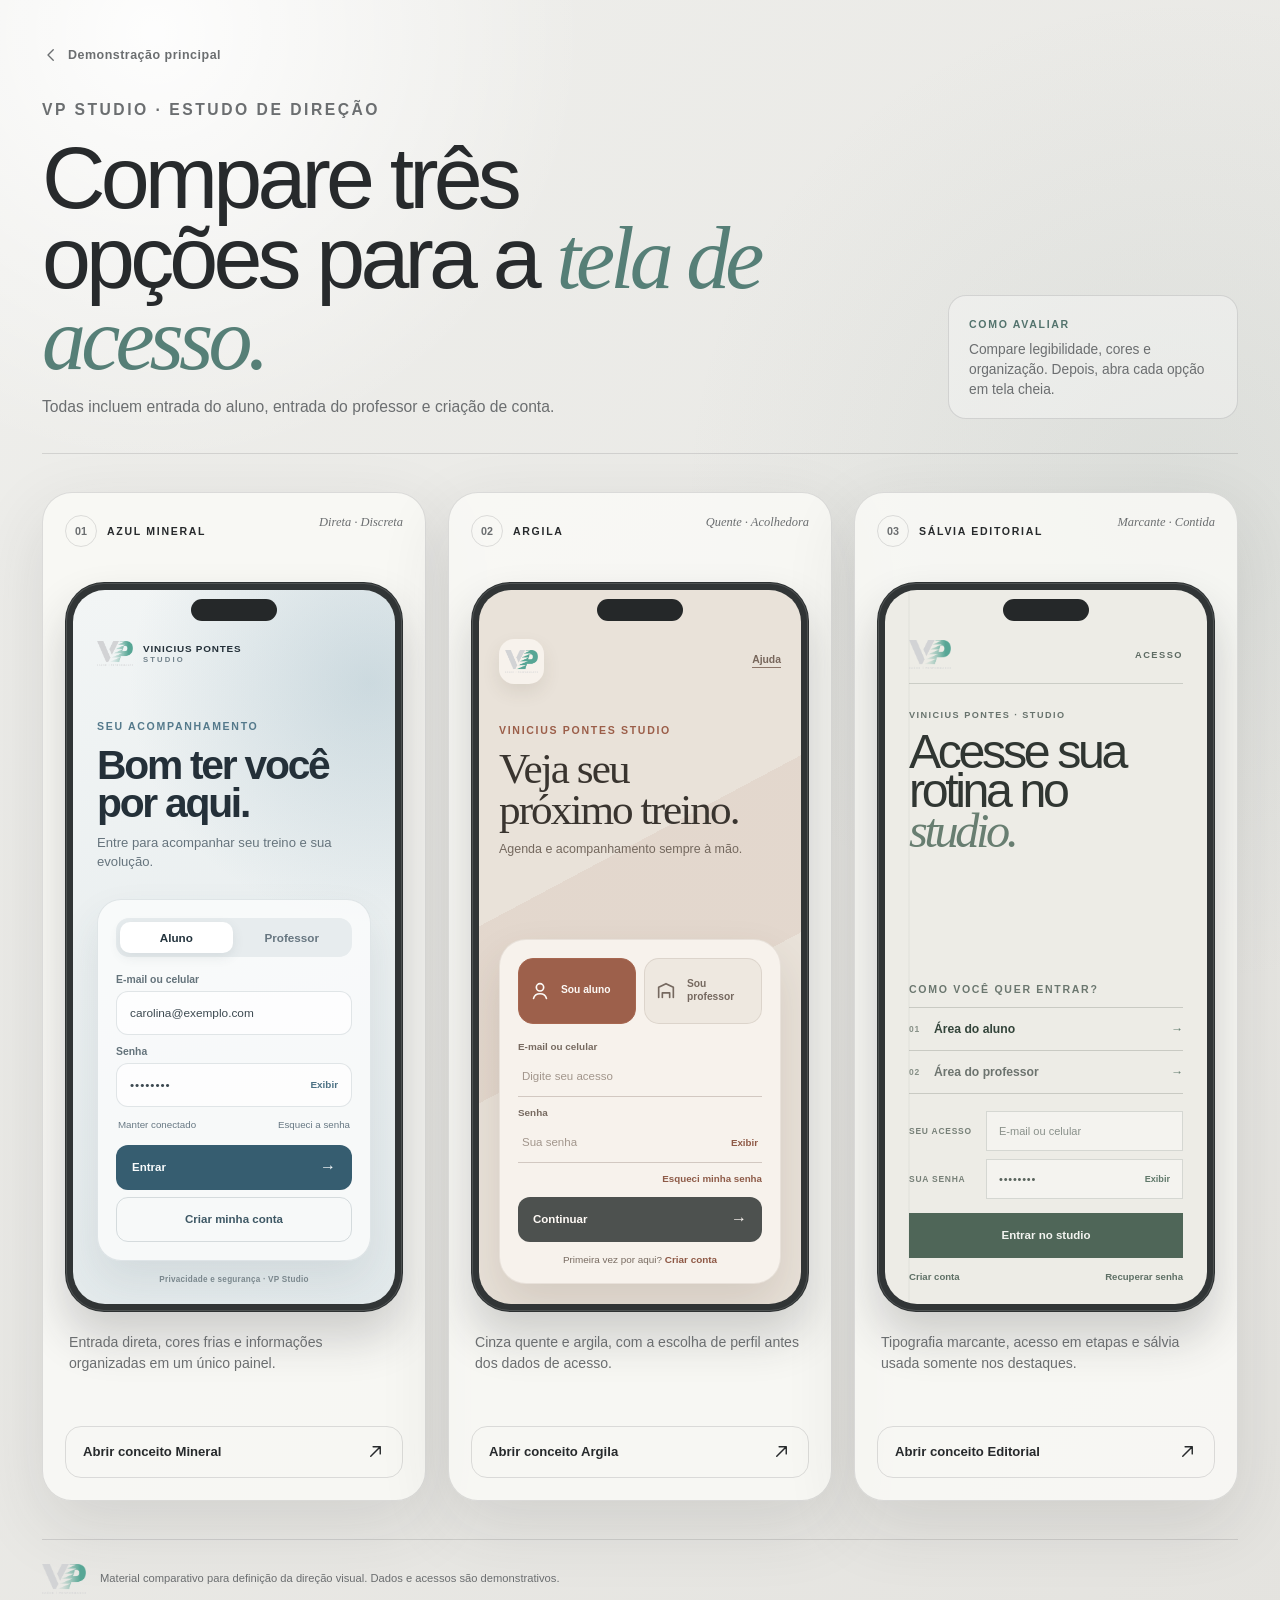
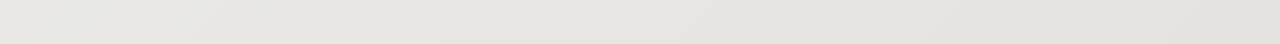
==== login-options.html @ a53270fe "Publicar demonstração VP Studio" ====
<!doctype html>
<html lang="pt-BR">
  <head>
    <meta charset="UTF-8" />
    <meta name="viewport" content="width=device-width, initial-scale=1.0" />
    <meta
      name="description"
      content="Três direções alternativas para a tela de acesso do aplicativo VP Studio."
    />
    <title>VP Studio | Alternativas de acesso</title>
    <script>
      document.documentElement.dataset.theme =
        localStorage.getItem("vp-studio-theme") ||
        (matchMedia("(prefers-color-scheme: dark)").matches ? "dark" : "light");
    </script>
    <link rel="stylesheet" href="login-options.css" />
  </head>
  <body>
    <main class="concept-page">
      <header class="concept-header">
        <a class="back-link" href="index.html" aria-label="Voltar à demonstração principal">
          <svg viewBox="0 0 24 24" aria-hidden="true">
            <path d="m15 5-7 7 7 7" />
          </svg>
          Demonstração principal
        </a>

        <div class="concept-heading">
          <p class="kicker">VP STUDIO · ESTUDO DE DIREÇÃO</p>
          <h1>Compare três opções para a <em>tela de acesso.</em></h1>
          <p>Todas incluem entrada do aluno, entrada do professor e criação de conta.</p>
        </div>

        <aside class="review-note">
          <span>COMO AVALIAR</span>
          <p>Compare legibilidade, cores e organização. Depois, abra cada opção em tela cheia.</p>
        </aside>
      </header>

      <section class="concept-grid" aria-label="Alternativas para a tela de login">
        <article class="concept-card concept-card--mineral">
          <header class="concept-card__header">
            <div>
              <span class="concept-number">01</span>
              <p>AZUL MINERAL</p>
            </div>
            <span class="concept-tone">Direta · Discreta</span>
          </header>

          <div class="phone-frame">
            <section class="login-preview login-preview--mineral" aria-label="Prévia do conceito Azul Mineral">
              <header class="mineral-brand">
                <img src="assets/brand/vp-logo-gradient.png" alt="VP Studio" />
                <span><strong>VINICIUS PONTES</strong><small>STUDIO</small></span>
              </header>

              <div class="mineral-intro">
                <span class="screen-label">SEU ACOMPANHAMENTO</span>
                <h2>Bom ter você<br />por aqui.</h2>
                <p>Entre para acompanhar seu treino e sua evolução.</p>
              </div>

              <div class="mineral-form">
                <div class="role-segment" aria-label="Tipo de acesso">
                  <span class="is-active">Aluno</span>
                  <span>Professor</span>
                </div>

                <label class="preview-field">
                  <span>E-mail ou celular</span>
                  <span class="input-surface">carolina@exemplo.com</span>
                </label>
                <label class="preview-field">
                  <span>Senha</span>
                  <span class="input-surface input-surface--password">•••••••• <b>Exibir</b></span>
                </label>

                <div class="form-assist">
                  <span>Manter conectado</span>
                  <span>Esqueci a senha</span>
                </div>

                <span class="preview-primary">Entrar <b aria-hidden="true">→</b></span>
                <span class="preview-secondary">Criar minha conta</span>
              </div>

              <footer class="preview-footer">Privacidade e segurança · VP Studio</footer>
            </section>
          </div>

          <p class="concept-description">Entrada direta, cores frias e informações organizadas em um único painel.</p>
          <a class="open-concept" href="index.html?experience=mineral">
            Abrir conceito Mineral
            <svg viewBox="0 0 24 24" aria-hidden="true"><path d="M6 18 18 6M9 6h9v9" /></svg>
          </a>
        </article>

        <article class="concept-card concept-card--terracota">
          <header class="concept-card__header">
            <div>
              <span class="concept-number">02</span>
              <p>ARGILA</p>
            </div>
            <span class="concept-tone">Quente · Acolhedora</span>
          </header>

          <div class="phone-frame">
            <section class="login-preview login-preview--terracota" aria-label="Prévia do conceito Argila">
              <header class="clay-topbar">
                <span class="clay-mark"><img src="assets/brand/vp-logo.png" alt="VP Studio" /></span>
                <span class="clay-support">Ajuda</span>
              </header>

              <div class="clay-message">
                <span class="screen-label">VINICIUS PONTES STUDIO</span>
                <h2>Veja seu<br />próximo treino.</h2>
                <p>Agenda e acompanhamento sempre à mão.</p>
              </div>

              <div class="clay-panel">
                <div class="role-cards" aria-label="Tipo de acesso">
                  <span class="role-card is-active">
                    <svg viewBox="0 0 24 24" aria-hidden="true"><path d="M12 12a4 4 0 1 0 0-8 4 4 0 0 0 0 8ZM5 20c.8-3.3 3.2-5 7-5s6.2 1.7 7 5" /></svg>
                    <b>Sou aluno</b>
                  </span>
                  <span class="role-card">
                    <svg viewBox="0 0 24 24" aria-hidden="true"><path d="M4 19V8l8-4 8 4v11M8 19v-5h8v5" /></svg>
                    <b>Sou professor</b>
                  </span>
                </div>

                <label class="clay-field">
                  <span>E-mail ou celular</span>
                  <span class="clay-input">Digite seu acesso</span>
                </label>
                <label class="clay-field">
                  <span>Senha</span>
                  <span class="clay-input clay-input--password">Sua senha <b>Exibir</b></span>
                </label>

                <span class="clay-forgot">Esqueci minha senha</span>
                <span class="clay-primary">Continuar <b aria-hidden="true">→</b></span>

                <p class="clay-account">Primeira vez por aqui? <strong>Criar conta</strong></p>
              </div>
            </section>
          </div>

          <p class="concept-description">Cinza quente e argila, com a escolha de perfil antes dos dados de acesso.</p>
          <a class="open-concept" href="index.html?experience=terracota">
            Abrir conceito Argila
            <svg viewBox="0 0 24 24" aria-hidden="true"><path d="M6 18 18 6M9 6h9v9" /></svg>
          </a>
        </article>

        <article class="concept-card concept-card--editorial">
          <header class="concept-card__header">
            <div>
              <span class="concept-number">03</span>
              <p>SÁLVIA EDITORIAL</p>
            </div>
            <span class="concept-tone">Marcante · Contida</span>
          </header>

          <div class="phone-frame">
            <section class="login-preview login-preview--editorial" aria-label="Prévia do conceito Sálvia Editorial">
              <header class="editorial-top">
                <img src="assets/brand/vp-logo-gradient.png" alt="VP Studio" />
                <span>ACESSO</span>
              </header>

              <div class="editorial-title">
                <p>VINICIUS PONTES · STUDIO</p>
                <h2>Acesse sua<br />rotina no<br /><em>studio.</em></h2>
              </div>

              <div class="editorial-access">
                <span class="editorial-label">COMO VOCÊ QUER ENTRAR?</span>
                <div class="editorial-roles" aria-label="Tipo de acesso">
                  <span class="is-active"><b>01</b> Área do aluno <i>→</i></span>
                  <span><b>02</b> Área do professor <i>→</i></span>
                </div>

                <label class="editorial-field">
                  <span>SEU ACESSO</span>
                  <span class="editorial-input">E-mail ou celular</span>
                </label>
                <label class="editorial-field">
                  <span>SUA SENHA</span>
                  <span class="editorial-input editorial-input--password">•••••••• <b>Exibir</b></span>
                </label>

                <span class="editorial-primary">Entrar no studio</span>
                <div class="editorial-links">
                  <span>Criar conta</span>
                  <span>Recuperar senha</span>
                </div>
              </div>
            </section>
          </div>

          <p class="concept-description">Tipografia marcante, acesso em etapas e sálvia usada somente nos destaques.</p>
          <a class="open-concept" href="index.html?experience=editorial">
            Abrir conceito Editorial
            <svg viewBox="0 0 24 24" aria-hidden="true"><path d="M6 18 18 6M9 6h9v9" /></svg>
          </a>
        </article>
      </section>

      <footer class="page-footer">
        <img src="assets/brand/vp-logo-gradient.png" alt="" />
        <p>Material comparativo para definição da direção visual. Dados e acessos são demonstrativos.</p>
      </footer>
    </main>
  </body>
</html>
---- login-options.css ----
:root {
  color-scheme: light dark;
  --page-bg: #e9e8e4;
  --page-ink: #272a2c;
  --page-muted: #6b6e70;
  --page-line: rgba(43, 47, 49, 0.14);
  --page-surface: rgba(250, 250, 247, 0.82);
  --page-shadow: 0 24px 70px rgba(46, 48, 49, 0.12);
  --display: "Aptos Display", "Bahnschrift", "Trebuchet MS", sans-serif;
  --body: "Aptos", "Segoe UI Variable Text", "Trebuchet MS", sans-serif;
}

* {
  box-sizing: border-box;
}

html {
  min-width: 320px;
  background: var(--page-bg);
}

body {
  min-height: 100vh;
  margin: 0;
  color: var(--page-ink);
  background:
    radial-gradient(circle at 12% 2%, rgba(255, 255, 255, 0.9), transparent 27rem),
    radial-gradient(circle at 92% 30%, rgba(105, 132, 127, 0.1), transparent 31rem),
    linear-gradient(135deg, #efefec 0%, #e4e3df 100%);
  font-family: var(--body);
  text-rendering: optimizeLegibility;
}

body.is-choosing-experience {
  min-width: 320px;
  overflow-x: hidden;
}

#experience-screen {
  position: relative;
  display: block;
  width: 100%;
  min-height: 100vh;
  min-height: 100dvh;
  padding: 0;
  overflow: visible;
  color: var(--page-ink);
  background: transparent;
}

#experience-screen::before {
  display: none;
}

a {
  color: inherit;
}

button,
input {
  font: inherit;
}

svg {
  fill: none;
  stroke: currentColor;
  stroke-linecap: round;
  stroke-linejoin: round;
  stroke-width: 1.8;
}

.concept-page {
  width: min(100%, 1580px);
  margin: 0 auto;
  padding: 24px 16px 32px;
}

.concept-header {
  display: grid;
  gap: 34px;
  padding: 4px 0 34px;
  border-bottom: 1px solid var(--page-line);
}

.concept-topbar {
  display: flex;
  align-items: center;
  justify-content: space-between;
  gap: 18px;
}

.concept-brand {
  display: flex;
  align-items: center;
  gap: 11px;
}

.concept-brand img {
  width: 54px;
  height: 38px;
  object-fit: contain;
}

.concept-brand > span {
  display: grid;
  gap: 2px;
  font-size: 0.68rem;
  font-weight: 800;
  letter-spacing: 0.1em;
}

.concept-brand small {
  color: var(--page-muted);
  font-size: 0.55rem;
  letter-spacing: 0.25em;
}

.picker-theme-control {
  width: 46px;
  height: 46px;
  display: grid;
  place-items: center;
  padding: 0;
  border: 1px solid var(--page-line);
  border-radius: 15px;
  color: var(--page-ink);
  background: rgba(255, 255, 255, 0.24);
  cursor: pointer;
}

.picker-theme-control svg {
  width: 20px;
  height: 20px;
}

.picker-theme-control .theme-icon--dark,
html[data-theme="dark"] .picker-theme-control .theme-icon--light {
  display: none;
}

html[data-theme="dark"] .picker-theme-control .theme-icon--dark {
  display: block;
}

.back-link {
  display: inline-flex;
  width: fit-content;
  align-items: center;
  gap: 8px;
  color: var(--page-muted);
  font-size: 0.78rem;
  font-weight: 700;
  letter-spacing: 0.04em;
  text-decoration: none;
}

.back-link svg {
  width: 18px;
}

.concept-heading {
  max-width: 760px;
}

.kicker,
.concept-card__header p,
.screen-label,
.review-note span,
.editorial-label {
  margin: 0;
  font-size: 0.66rem;
  font-weight: 800;
  letter-spacing: 0.16em;
}

.kicker {
  color: #51766f;
}

.concept-heading h1 {
  max-width: 720px;
  margin: 16px 0 14px;
  font-family: var(--display);
  font-size: clamp(2.45rem, 8vw, 5.5rem);
  font-weight: 500;
  letter-spacing: -0.055em;
  line-height: 0.91;
}

.concept-heading h1 em {
  color: #567f77;
  font-family: Georgia, "Times New Roman", serif;
  font-weight: 400;
}

.concept-heading > p {
  max-width: 620px;
  margin: 0;
  color: var(--page-muted);
  font-size: 0.98rem;
  line-height: 1.55;
}

.review-note {
  max-width: 390px;
  padding: 18px 20px;
  border: 1px solid var(--page-line);
  border-radius: 18px;
  background: rgba(255, 255, 255, 0.34);
}

.review-note span {
  color: #53736d;
}

.review-note p {
  margin: 8px 0 0;
  color: var(--page-muted);
  font-size: 0.86rem;
  line-height: 1.45;
}

.concept-grid {
  display: grid;
  gap: 28px;
  padding: 38px 0;
}

.concept-card {
  min-width: 0;
  overflow: hidden;
  padding: 18px;
  border: 1px solid var(--page-line);
  border-radius: 30px;
  background: var(--page-surface);
  box-shadow: var(--page-shadow);
}

.concept-card:has(.open-concept.is-selected) {
  border-color: rgba(79, 118, 111, 0.62);
  box-shadow:
    0 0 0 3px rgba(79, 118, 111, 0.1),
    var(--page-shadow);
}

.concept-card__header {
  display: flex;
  min-height: 50px;
  align-items: flex-start;
  justify-content: space-between;
  gap: 12px;
  margin-bottom: 17px;
}

.concept-card__header > div {
  display: flex;
  align-items: center;
  gap: 10px;
}

.concept-number {
  display: grid;
  width: 32px;
  height: 32px;
  place-items: center;
  border: 1px solid var(--page-line);
  border-radius: 50%;
  color: var(--page-muted);
  font-size: 0.67rem;
  font-weight: 800;
}

.concept-card__header p {
  color: var(--page-ink);
}

.concept-tone {
  color: var(--page-muted);
  font-family: Georgia, "Times New Roman", serif;
  font-size: 0.78rem;
  font-style: italic;
}

.phone-frame {
  width: 100%;
  max-width: 390px;
  margin: 0 auto;
  padding: 7px;
  overflow: hidden;
  border: 1px solid rgba(32, 36, 38, 0.18);
  border-radius: 39px;
  background: #313536;
  box-shadow:
    0 26px 46px rgba(38, 42, 43, 0.2),
    inset 0 0 0 1px rgba(255, 255, 255, 0.14);
}

.login-preview {
  position: relative;
  display: flex;
  min-height: 714px;
  overflow: hidden;
  border-radius: 32px;
}

.login-preview::before {
  position: absolute;
  z-index: 4;
  top: 9px;
  left: 50%;
  width: 86px;
  height: 22px;
  border-radius: 20px;
  background: #252829;
  content: "";
  transform: translateX(-50%);
}

.concept-description {
  min-height: 76px;
  margin: 20px 4px 18px;
  color: var(--page-muted);
  font-size: 0.88rem;
  line-height: 1.5;
}

.open-concept {
  display: flex;
  width: 100%;
  min-height: 52px;
  align-items: center;
  justify-content: space-between;
  padding: 0 17px;
  border: 1px solid var(--page-line);
  border-radius: 16px;
  font-size: 0.82rem;
  font-weight: 800;
  color: inherit;
  background: transparent;
  cursor: pointer;
  text-decoration: none;
  transition:
    border-color 180ms ease,
    transform 180ms ease,
    background 180ms ease;
}

.open-concept:hover {
  border-color: rgba(72, 91, 90, 0.42);
  background: rgba(255, 255, 255, 0.48);
  transform: translateY(-2px);
}

.open-concept.is-selected::before {
  content: "SELECIONADO";
  color: #51766f;
  font-size: 0.55rem;
  letter-spacing: 0.12em;
}

.open-concept.is-selected span {
  display: none;
}

.open-concept:focus-visible,
.picker-theme-control:focus-visible {
  outline: 3px solid rgba(81, 118, 111, 0.28);
  outline-offset: 3px;
}

.open-concept svg {
  width: 19px;
}

/* Concept 01: Mineral */
.login-preview--mineral {
  flex-direction: column;
  padding: 50px 24px 20px;
  color: #243039;
  background:
    radial-gradient(circle at 92% 13%, rgba(101, 144, 164, 0.25), transparent 15rem),
    linear-gradient(165deg, #f2f5f5 0%, #e2e9eb 100%);
}

.mineral-brand {
  display: flex;
  align-items: center;
  gap: 10px;
}

.mineral-brand img {
  width: 36px;
  height: 28px;
  object-fit: contain;
}

.mineral-brand > span {
  display: grid;
  gap: 1px;
}

.mineral-brand strong {
  font-family: var(--display);
  font-size: 0.62rem;
  letter-spacing: 0.08em;
}

.mineral-brand small {
  color: #70808a;
  font-size: 0.48rem;
  font-weight: 700;
  letter-spacing: 0.28em;
}

.mineral-intro {
  margin-top: 48px;
}

.mineral-intro .screen-label {
  color: #54798b;
}

.mineral-intro h2 {
  margin: 12px 0 10px;
  font-family: var(--display);
  font-size: 2.55rem;
  font-weight: 560;
  letter-spacing: -0.055em;
  line-height: 0.94;
}

.mineral-intro p {
  max-width: 270px;
  margin: 0;
  color: #66747d;
  font-size: 0.82rem;
  line-height: 1.45;
}

.mineral-form {
  margin-top: auto;
  padding: 18px;
  border: 1px solid rgba(74, 101, 116, 0.14);
  border-radius: 24px;
  background: rgba(250, 252, 252, 0.83);
  box-shadow: 0 20px 40px rgba(59, 76, 85, 0.1);
}

.role-segment {
  display: grid;
  grid-template-columns: 1fr 1fr;
  gap: 3px;
  margin-bottom: 17px;
  padding: 4px;
  border-radius: 13px;
  background: #e7ecee;
}

.role-segment span {
  padding: 9px 5px;
  border-radius: 10px;
  color: #677680;
  font-size: 0.73rem;
  font-weight: 750;
  text-align: center;
}

.role-segment .is-active {
  color: #24343e;
  background: #fff;
  box-shadow: 0 4px 12px rgba(63, 82, 91, 0.1);
}

.preview-field {
  display: grid;
  gap: 6px;
  margin-top: 11px;
  color: #64737b;
  font-size: 0.65rem;
  font-weight: 700;
}

.input-surface {
  display: flex;
  min-height: 44px;
  align-items: center;
  padding: 0 13px;
  border: 1px solid rgba(77, 100, 112, 0.16);
  border-radius: 12px;
  color: #3d4a51;
  background: rgba(255, 255, 255, 0.68);
  font-size: 0.74rem;
  font-weight: 500;
}

.input-surface--password {
  justify-content: space-between;
  letter-spacing: 0.08em;
}

.input-surface b {
  color: #4c7184;
  font-size: 0.62rem;
  letter-spacing: 0;
}

.form-assist {
  display: flex;
  justify-content: space-between;
  margin: 12px 2px 15px;
  color: #677883;
  font-size: 0.61rem;
}

.preview-primary,
.preview-secondary,
.clay-primary,
.editorial-primary {
  display: flex;
  min-height: 45px;
  align-items: center;
  justify-content: center;
  border-radius: 12px;
  font-size: 0.72rem;
  font-weight: 800;
}

.preview-primary {
  justify-content: space-between;
  padding: 0 16px;
  color: #f8fbfc;
  background: #365d70;
}

.preview-primary b {
  font-size: 1rem;
}

.preview-secondary {
  margin-top: 7px;
  border: 1px solid rgba(59, 84, 96, 0.18);
  color: #3e5865;
  background: transparent;
}

.preview-footer {
  margin-top: 14px;
  color: #7a878d;
  font-size: 0.51rem;
  font-weight: 650;
  letter-spacing: 0.03em;
  text-align: center;
}

/* Concept 02: Clay */
.login-preview--terracota {
  flex-direction: column;
  padding: 49px 20px 20px;
  color: #39342f;
  background:
    linear-gradient(152deg, transparent 0 38%, rgba(157, 91, 68, 0.08) 38% 58%, transparent 58%),
    #e9e2d9;
}

.clay-topbar {
  display: flex;
  align-items: center;
  justify-content: space-between;
}

.clay-mark {
  display: grid;
  width: 45px;
  height: 45px;
  place-items: center;
  border-radius: 15px;
  background: #f7f2ec;
  box-shadow: 0 8px 18px rgba(80, 64, 51, 0.1);
}

.clay-mark img {
  width: 33px;
  height: 25px;
  object-fit: contain;
}

.clay-support {
  padding-bottom: 2px;
  border-bottom: 1px solid #8b7568;
  color: #77665b;
  font-size: 0.65rem;
  font-weight: 700;
}

.clay-message {
  max-width: 280px;
  margin-top: 36px;
}

.clay-message .screen-label {
  color: #9b5e49;
}

.clay-message h2 {
  margin: 10px 0;
  font-family: Georgia, "Times New Roman", serif;
  font-size: 2.7rem;
  font-weight: 400;
  letter-spacing: -0.045em;
  line-height: 0.95;
}

.clay-message p {
  max-width: 255px;
  margin: 0;
  color: #74685e;
  font-size: 0.78rem;
  line-height: 1.45;
}

.clay-panel {
  margin-top: auto;
  padding: 18px;
  border: 1px solid rgba(100, 78, 62, 0.1);
  border-radius: 27px;
  background: #f7f2ec;
  box-shadow: 0 22px 45px rgba(82, 65, 51, 0.14);
}

.role-cards {
  display: grid;
  grid-template-columns: 1fr 1fr;
  gap: 8px;
  margin-bottom: 17px;
}

.role-card {
  display: grid;
  min-height: 66px;
  grid-template-columns: 25px 1fr;
  align-items: center;
  gap: 7px;
  padding: 10px;
  border: 1px solid rgba(100, 78, 62, 0.13);
  border-radius: 15px;
  color: #75685f;
  background: #eee8e0;
}

.role-card.is-active {
  border-color: #a76750;
  color: #fdfaf7;
  background: #9d604b;
}

.role-card svg {
  width: 22px;
}

.role-card b {
  font-size: 0.64rem;
  line-height: 1.25;
}

.clay-field {
  display: grid;
  gap: 5px;
  margin-top: 10px;
  color: #776a60;
  font-size: 0.62rem;
  font-weight: 800;
}

.clay-input {
  display: flex;
  min-height: 40px;
  align-items: center;
  padding: 0 4px;
  border-bottom: 1px solid rgba(93, 70, 55, 0.24);
  color: #a2968c;
  font-size: 0.72rem;
  font-weight: 500;
}

.clay-input--password {
  justify-content: space-between;
}

.clay-input b {
  color: #8f5a47;
  font-size: 0.61rem;
}

.clay-forgot {
  display: block;
  margin: 10px 0 13px;
  color: #8e5b48;
  font-size: 0.61rem;
  font-weight: 700;
  text-align: right;
}

.clay-primary {
  justify-content: space-between;
  padding: 0 15px;
  color: #fffaf6;
  background: #4d514f;
}

.clay-primary b {
  font-size: 1rem;
}

.clay-account {
  margin: 12px 0 0;
  color: #786b61;
  font-size: 0.62rem;
  text-align: center;
}

.clay-account strong {
  color: #8e5845;
}

/* Concept 03: Editorial */
.login-preview--editorial {
  flex-direction: column;
  padding: 50px 24px 22px;
  color: #303632;
  background:
    linear-gradient(90deg, transparent 23px, rgba(71, 84, 75, 0.08) 24px, transparent 25px),
    #edece6;
}

.editorial-top {
  display: flex;
  align-items: center;
  justify-content: space-between;
  padding-bottom: 13px;
  border-bottom: 1px solid rgba(56, 68, 60, 0.19);
}

.editorial-top img {
  width: 42px;
  height: 30px;
  object-fit: contain;
}

.editorial-top span {
  color: #5e6b63;
  font-size: 0.58rem;
  font-weight: 850;
  letter-spacing: 0.16em;
}

.editorial-title {
  margin-top: 26px;
}

.editorial-title p {
  margin: 0 0 12px;
  color: #68736d;
  font-size: 0.57rem;
  font-weight: 800;
  letter-spacing: 0.16em;
}

.editorial-title h2 {
  margin: 0;
  font-family: var(--display);
  font-size: 3.02rem;
  font-weight: 500;
  letter-spacing: -0.07em;
  line-height: 0.82;
}

.editorial-title h2 em {
  color: #687e71;
  font-family: Georgia, "Times New Roman", serif;
  font-weight: 400;
}

.editorial-access {
  margin-top: auto;
}

.editorial-label {
  color: #6b776f;
}

.editorial-roles {
  display: grid;
  margin: 10px 0 17px;
  border-top: 1px solid rgba(55, 67, 59, 0.2);
}

.editorial-roles > span {
  display: grid;
  min-height: 43px;
  grid-template-columns: 25px 1fr 20px;
  align-items: center;
  border-bottom: 1px solid rgba(55, 67, 59, 0.2);
  color: #6d746f;
  font-family: var(--display);
  font-size: 0.76rem;
  font-weight: 650;
}

.editorial-roles > span.is-active {
  color: #33443a;
}

.editorial-roles b {
  color: #879087;
  font-size: 0.53rem;
  letter-spacing: 0.08em;
}

.editorial-roles i {
  color: #627b6c;
  font-style: normal;
  text-align: right;
}

.editorial-field {
  display: grid;
  grid-template-columns: 77px 1fr;
  align-items: center;
  margin-top: 8px;
}

.editorial-field > span:first-child {
  color: #778078;
  font-size: 0.53rem;
  font-weight: 850;
  letter-spacing: 0.09em;
}

.editorial-input {
  display: flex;
  min-height: 40px;
  align-items: center;
  padding: 0 12px;
  border: 1px solid rgba(63, 76, 67, 0.17);
  color: #8a918b;
  background: rgba(255, 255, 255, 0.36);
  font-size: 0.69rem;
}

.editorial-input--password {
  justify-content: space-between;
  color: #59645d;
  letter-spacing: 0.07em;
}

.editorial-input b {
  color: #60786a;
  font-size: 0.57rem;
  letter-spacing: 0;
}

.editorial-primary {
  margin-top: 14px;
  border-radius: 0;
  color: #f2f3ef;
  background: #4f6658;
}

.editorial-links {
  display: flex;
  justify-content: space-between;
  margin-top: 13px;
  color: #5f7066;
  font-size: 0.6rem;
  font-weight: 750;
}

.page-footer {
  display: flex;
  align-items: center;
  gap: 14px;
  padding-top: 22px;
  border-top: 1px solid var(--page-line);
}

.page-footer img {
  width: 44px;
  height: 34px;
  object-fit: contain;
}

.page-footer p {
  max-width: 510px;
  margin: 0;
  color: var(--page-muted);
  font-size: 0.7rem;
  line-height: 1.4;
}

@media (min-width: 720px) {
  .concept-page {
    padding: 42px 32px 48px;
  }

  .concept-header {
    grid-template-columns: minmax(0, 1fr) 290px;
    align-items: end;
  }

  .back-link,
  .concept-topbar {
    grid-column: 1 / -1;
  }

  .review-note {
    justify-self: end;
  }

  .concept-card {
    padding: 22px;
  }
}

@media (min-width: 1180px) {
  .concept-page {
    padding-inline: 42px;
  }

  .concept-grid {
    grid-template-columns: repeat(3, minmax(0, 1fr));
    gap: 22px;
  }

  .concept-card {
    display: grid;
    grid-template-rows: auto auto auto auto;
  }
}

@media (prefers-reduced-motion: reduce) {
  *,
  *::before,
  *::after {
    scroll-behavior: auto !important;
    transition: none !important;
  }
}

html[data-theme="dark"] {
  --page-bg: #262928;
  --page-ink: #edf0ec;
  --page-muted: #adb2ae;
  --page-line: rgba(235, 240, 236, 0.13);
  --page-surface: rgba(47, 51, 49, 0.86);
  --page-shadow: 0 24px 70px rgba(5, 8, 7, 0.25);
}

html[data-theme="dark"] body {
  background:
    radial-gradient(circle at 12% 2%, rgba(100, 111, 106, 0.22), transparent 27rem),
    radial-gradient(circle at 92% 30%, rgba(105, 132, 127, 0.14), transparent 31rem),
    linear-gradient(135deg, #2c302e 0%, #222524 100%);
}

html[data-theme="dark"] .review-note {
  background: rgba(255, 255, 255, 0.025);
}

html[data-theme="dark"] .open-concept:hover {
  background: rgba(255, 255, 255, 0.055);
}

html[data-theme="dark"] .phone-frame {
  border-color: rgba(255, 255, 255, 0.12);
  background: #111514;
}

html[data-theme="dark"] .login-preview--mineral {
  color: #e3e9ea;
  background:
    radial-gradient(circle at 92% 13%, rgba(92, 135, 154, 0.22), transparent 15rem),
    linear-gradient(165deg, #2d373b 0%, #222a2d 100%);
}

html[data-theme="dark"] .mineral-brand small,
html[data-theme="dark"] .mineral-intro p,
html[data-theme="dark"] .preview-footer {
  color: #aebbc0;
}

html[data-theme="dark"] .mineral-form {
  border-color: rgba(205, 224, 231, 0.11);
  background: rgba(40, 50, 54, 0.87);
  box-shadow: 0 20px 40px rgba(3, 7, 8, 0.2);
}

html[data-theme="dark"] .role-segment {
  background: #1f282c;
}

html[data-theme="dark"] .role-segment span {
  color: #a8b7be;
}

html[data-theme="dark"] .role-segment .is-active {
  color: #e6edef;
  background: #3a494f;
}

html[data-theme="dark"] .preview-field,
html[data-theme="dark"] .form-assist {
  color: #aab7bc;
}

html[data-theme="dark"] .input-surface {
  border-color: rgba(215, 230, 235, 0.12);
  color: #d5dee1;
  background: rgba(255, 255, 255, 0.035);
}

html[data-theme="dark"] .preview-secondary {
  border-color: rgba(215, 230, 235, 0.15);
  color: #c7d6dc;
}

html[data-theme="dark"] .login-preview--terracota {
  color: #f0e8e0;
  background:
    linear-gradient(152deg, transparent 0 38%, rgba(186, 115, 89, 0.11) 38% 58%, transparent 58%),
    #37312d;
}

html[data-theme="dark"] .clay-mark,
html[data-theme="dark"] .clay-panel {
  background: #463c35;
}

html[data-theme="dark"] .clay-message p,
html[data-theme="dark"] .clay-support,
html[data-theme="dark"] .clay-field,
html[data-theme="dark"] .clay-account {
  color: #c2b2a6;
}

html[data-theme="dark"] .role-card {
  border-color: rgba(235, 215, 200, 0.13);
  color: #c9b9ae;
  background: #3b342f;
}

html[data-theme="dark"] .clay-input {
  border-color: rgba(236, 217, 203, 0.18);
  color: #b8aaa0;
}

html[data-theme="dark"] .clay-primary {
  color: #f7f0e9;
  background: #272d2b;
}

html[data-theme="dark"] .login-preview--editorial {
  color: #e9ece8;
  background:
    linear-gradient(90deg, transparent 23px, rgba(199, 216, 204, 0.06) 24px, transparent 25px),
    #303632;
}

html[data-theme="dark"] .editorial-top,
html[data-theme="dark"] .editorial-roles,
html[data-theme="dark"] .editorial-roles > span {
  border-color: rgba(225, 235, 227, 0.15);
}

html[data-theme="dark"] .editorial-title p,
html[data-theme="dark"] .editorial-label,
html[data-theme="dark"] .editorial-field > span:first-child {
  color: #a8b3ab;
}

html[data-theme="dark"] .editorial-roles > span {
  color: #abb4ad;
}

html[data-theme="dark"] .editorial-roles > span.is-active {
  color: #ecf0ed;
}

html[data-theme="dark"] .editorial-input {
  border-color: rgba(225, 235, 227, 0.14);
  color: #aeb7b0;
  background: rgba(255, 255, 255, 0.025);
}

html[data-theme="dark"] .editorial-input--password {
  color: #d4dcd6;
}
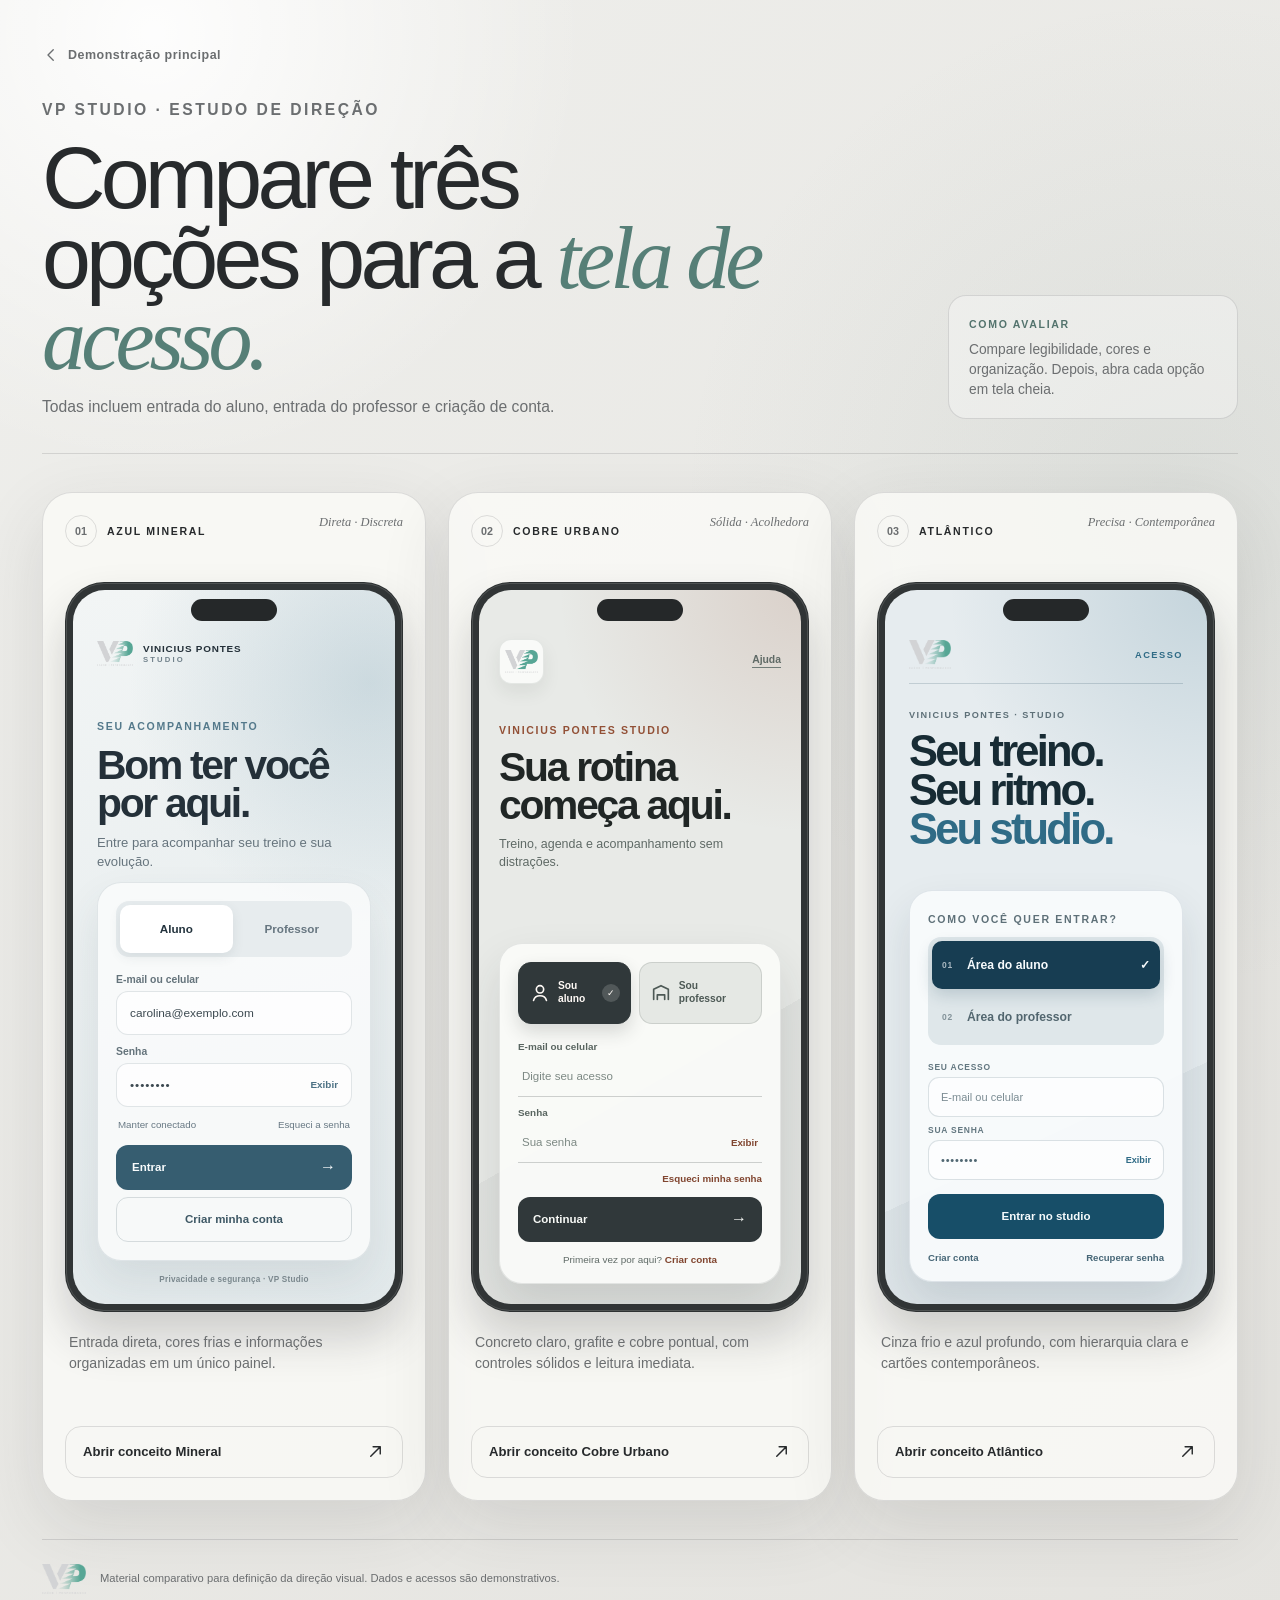
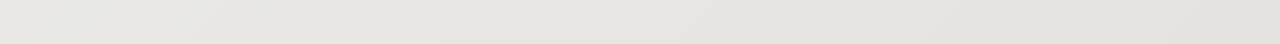
==== commit cb3fd67b: "Atualizar experiencias profissionais de acesso" ====
--- a/login-options.html
+++ b/login-options.html
@@ -13,7 +13,7 @@
         localStorage.getItem("vp-studio-theme") ||
         (matchMedia("(prefers-color-scheme: dark)").matches ? "dark" : "light");
     </script>
-    <link rel="stylesheet" href="login-options.css" />
+    <link rel="stylesheet" href="login-options.css?v=11" />
   </head>
   <body>
     <main class="concept-page">
@@ -61,9 +61,9 @@
               </div>
 
               <div class="mineral-form">
-                <div class="role-segment" aria-label="Tipo de acesso">
-                  <span class="is-active">Aluno</span>
-                  <span>Professor</span>
+                <div class="role-segment" role="group" aria-label="Tipo de acesso">
+                  <button class="is-active" type="button" data-preview-experience="mineral" data-preview-role="student" aria-pressed="true">Aluno</button>
+                  <button type="button" data-preview-experience="mineral" data-preview-role="coach" aria-pressed="false">Professor</button>
                 </div>
 
                 <label class="preview-field">
@@ -99,13 +99,13 @@
           <header class="concept-card__header">
             <div>
               <span class="concept-number">02</span>
-              <p>ARGILA</p>
+              <p>COBRE URBANO</p>
             </div>
-            <span class="concept-tone">Quente · Acolhedora</span>
+            <span class="concept-tone">Sólida · Acolhedora</span>
           </header>
 
           <div class="phone-frame">
-            <section class="login-preview login-preview--terracota" aria-label="Prévia do conceito Argila">
+            <section class="login-preview login-preview--terracota" aria-label="Prévia do conceito Cobre Urbano">
               <header class="clay-topbar">
                 <span class="clay-mark"><img src="assets/brand/vp-logo.png" alt="VP Studio" /></span>
                 <span class="clay-support">Ajuda</span>
@@ -113,20 +113,22 @@
 
               <div class="clay-message">
                 <span class="screen-label">VINICIUS PONTES STUDIO</span>
-                <h2>Veja seu<br />próximo treino.</h2>
-                <p>Agenda e acompanhamento sempre à mão.</p>
+                <h2>Sua rotina<br />começa aqui.</h2>
+                <p>Treino, agenda e acompanhamento sem distrações.</p>
               </div>
 
               <div class="clay-panel">
-                <div class="role-cards" aria-label="Tipo de acesso">
-                  <span class="role-card is-active">
+                <div class="role-cards" role="group" aria-label="Tipo de acesso">
+                  <button class="role-card is-active" type="button" data-preview-experience="terracota" data-preview-role="student" aria-pressed="true">
                     <svg viewBox="0 0 24 24" aria-hidden="true"><path d="M12 12a4 4 0 1 0 0-8 4 4 0 0 0 0 8ZM5 20c.8-3.3 3.2-5 7-5s6.2 1.7 7 5" /></svg>
                     <b>Sou aluno</b>
-                  </span>
-                  <span class="role-card">
+                    <i aria-hidden="true">✓</i>
+                  </button>
+                  <button class="role-card" type="button" data-preview-experience="terracota" data-preview-role="coach" aria-pressed="false">
                     <svg viewBox="0 0 24 24" aria-hidden="true"><path d="M4 19V8l8-4 8 4v11M8 19v-5h8v5" /></svg>
                     <b>Sou professor</b>
-                  </span>
+                    <i aria-hidden="true">✓</i>
+                  </button>
                 </div>
 
                 <label class="clay-field">
@@ -146,9 +148,9 @@
             </section>
           </div>
 
-          <p class="concept-description">Cinza quente e argila, com a escolha de perfil antes dos dados de acesso.</p>
+          <p class="concept-description">Concreto claro, grafite e cobre pontual, com controles sólidos e leitura imediata.</p>
           <a class="open-concept" href="index.html?experience=terracota">
-            Abrir conceito Argila
+            Abrir conceito Cobre Urbano
             <svg viewBox="0 0 24 24" aria-hidden="true"><path d="M6 18 18 6M9 6h9v9" /></svg>
           </a>
         </article>
@@ -157,13 +159,13 @@
           <header class="concept-card__header">
             <div>
               <span class="concept-number">03</span>
-              <p>SÁLVIA EDITORIAL</p>
+              <p>ATLÂNTICO</p>
             </div>
-            <span class="concept-tone">Marcante · Contida</span>
+            <span class="concept-tone">Precisa · Contemporânea</span>
           </header>
 
           <div class="phone-frame">
-            <section class="login-preview login-preview--editorial" aria-label="Prévia do conceito Sálvia Editorial">
+            <section class="login-preview login-preview--editorial" aria-label="Prévia do conceito Atlântico">
               <header class="editorial-top">
                 <img src="assets/brand/vp-logo-gradient.png" alt="VP Studio" />
                 <span>ACESSO</span>
@@ -171,14 +173,14 @@
 
               <div class="editorial-title">
                 <p>VINICIUS PONTES · STUDIO</p>
-                <h2>Acesse sua<br />rotina no<br /><em>studio.</em></h2>
+                <h2>Seu treino.<br />Seu ritmo.<br /><em>Seu studio.</em></h2>
               </div>
 
               <div class="editorial-access">
                 <span class="editorial-label">COMO VOCÊ QUER ENTRAR?</span>
-                <div class="editorial-roles" aria-label="Tipo de acesso">
-                  <span class="is-active"><b>01</b> Área do aluno <i>→</i></span>
-                  <span><b>02</b> Área do professor <i>→</i></span>
+                <div class="editorial-roles" role="group" aria-label="Tipo de acesso">
+                  <button class="is-active" type="button" data-preview-experience="editorial" data-preview-role="student" aria-pressed="true"><b>01</b> Área do aluno <i aria-hidden="true">✓</i></button>
+                  <button type="button" data-preview-experience="editorial" data-preview-role="coach" aria-pressed="false"><b>02</b> Área do professor <i aria-hidden="true">✓</i></button>
                 </div>
 
                 <label class="editorial-field">
@@ -199,9 +201,9 @@
             </section>
           </div>
 
-          <p class="concept-description">Tipografia marcante, acesso em etapas e sálvia usada somente nos destaques.</p>
+          <p class="concept-description">Cinza frio e azul profundo, com hierarquia clara e cartões contemporâneos.</p>
           <a class="open-concept" href="index.html?experience=editorial">
-            Abrir conceito Editorial
+            Abrir conceito Atlântico
             <svg viewBox="0 0 24 24" aria-hidden="true"><path d="M6 18 18 6M9 6h9v9" /></svg>
           </a>
         </article>
@@ -212,5 +214,16 @@
         <p>Material comparativo para definição da direção visual. Dados e acessos são demonstrativos.</p>
       </footer>
     </main>
+    <script>
+      document.querySelectorAll("[data-preview-role]").forEach((button) => {
+        button.addEventListener("click", () => {
+          const params = new URLSearchParams({
+            experience: button.dataset.previewExperience,
+            role: button.dataset.previewRole,
+          });
+          window.location.href = `index.html?${params}`;
+        });
+      });
+    </script>
   </body>
 </html>
--- a/login-options.css
+++ b/login-options.css
@@ -352,14 +352,35 @@
 }
 
 .open-concept.is-selected::before {
-  content: "SELECIONADO";
-  color: #51766f;
-  font-size: 0.55rem;
-  letter-spacing: 0.12em;
+  display: grid;
+  width: 23px;
+  height: 23px;
+  place-items: center;
+  border-radius: 50%;
+  color: #f7fbfa;
+  background: #456c65;
+  content: "✓";
+  font-size: 0.72rem;
 }
 
 .open-concept.is-selected span {
-  display: none;
+  display: inline;
+}
+
+.open-concept.is-selected {
+  justify-content: flex-start;
+  gap: 10px;
+}
+
+.open-concept.is-selected svg {
+  margin-left: auto;
+}
+
+.open-concept.is-selected span::after {
+  color: #456c65;
+  content: " · selecionado";
+  font-size: 0.67rem;
+  font-weight: 800;
 }
 
 .open-concept:focus-visible,
@@ -456,12 +477,17 @@
   background: #e7ecee;
 }
 
-.role-segment span {
+.role-segment button {
+  min-height: 48px;
   padding: 9px 5px;
+  border: 0;
   border-radius: 10px;
   color: #677680;
+  font: inherit;
   font-size: 0.73rem;
   font-weight: 750;
+  background: transparent;
+  cursor: pointer;
   text-align: center;
 }
 
@@ -552,14 +578,15 @@
   text-align: center;
 }
 
-/* Concept 02: Clay */
+/* Concept 02: Cobre Urbano */
 .login-preview--terracota {
   flex-direction: column;
   padding: 49px 20px 20px;
-  color: #39342f;
+  color: #202625;
   background:
-    linear-gradient(152deg, transparent 0 38%, rgba(157, 91, 68, 0.08) 38% 58%, transparent 58%),
-    #e9e2d9;
+    radial-gradient(circle at 100% 0, rgba(146, 80, 54, 0.16), transparent 31%),
+    linear-gradient(150deg, transparent 0 66%, rgba(41, 48, 49, 0.045) 66%),
+    #e8eae7;
 }
 
 .clay-topbar {
@@ -573,9 +600,10 @@
   width: 45px;
   height: 45px;
   place-items: center;
-  border-radius: 15px;
-  background: #f7f2ec;
-  box-shadow: 0 8px 18px rgba(80, 64, 51, 0.1);
+  border: 1px solid rgba(47, 57, 55, 0.1);
+  border-radius: 12px;
+  background: #f9faf8;
+  box-shadow: 0 8px 18px rgba(36, 45, 43, 0.08);
 }
 
 .clay-mark img {
@@ -586,8 +614,8 @@
 
 .clay-support {
   padding-bottom: 2px;
-  border-bottom: 1px solid #8b7568;
-  color: #77665b;
+  border-bottom: 1px solid #707c78;
+  color: #5f6a66;
   font-size: 0.65rem;
   font-weight: 700;
 }
@@ -598,22 +626,22 @@
 }
 
 .clay-message .screen-label {
-  color: #9b5e49;
+  color: #925036;
 }
 
 .clay-message h2 {
   margin: 10px 0;
-  font-family: Georgia, "Times New Roman", serif;
-  font-size: 2.7rem;
-  font-weight: 400;
-  letter-spacing: -0.045em;
-  line-height: 0.95;
+  font-family: var(--display);
+  font-size: 2.55rem;
+  font-weight: 620;
+  letter-spacing: -0.055em;
+  line-height: 0.94;
 }
 
 .clay-message p {
   max-width: 255px;
   margin: 0;
-  color: #74685e;
+  color: #5f6a66;
   font-size: 0.78rem;
   line-height: 1.45;
 }
@@ -621,10 +649,10 @@
 .clay-panel {
   margin-top: auto;
   padding: 18px;
-  border: 1px solid rgba(100, 78, 62, 0.1);
-  border-radius: 27px;
-  background: #f7f2ec;
-  box-shadow: 0 22px 45px rgba(82, 65, 51, 0.14);
+  border: 1px solid rgba(47, 57, 55, 0.11);
+  border-radius: 23px;
+  background: rgba(250, 251, 249, 0.92);
+  box-shadow: 0 22px 45px rgba(36, 45, 43, 0.13);
 }
 
 .role-cards {
@@ -635,22 +663,28 @@
 }
 
 .role-card {
-  display: grid;
-  min-height: 66px;
-  grid-template-columns: 25px 1fr;
+  position: relative;
+  display: grid;
+  min-height: 62px;
+  grid-template-columns: 22px 1fr 18px;
   align-items: center;
   gap: 7px;
   padding: 10px;
-  border: 1px solid rgba(100, 78, 62, 0.13);
-  border-radius: 15px;
-  color: #75685f;
-  background: #eee8e0;
+  border: 1px solid rgba(47, 57, 55, 0.14);
+  border-radius: 13px;
+  color: #4d5955;
+  background: #e5e8e4;
+  font: inherit;
+  cursor: pointer;
+  text-align: left;
+  transition: 160ms ease;
 }
 
 .role-card.is-active {
-  border-color: #a76750;
-  color: #fdfaf7;
-  background: #9d604b;
+  border-color: #30383a;
+  color: #fffaf6;
+  background: #30383a;
+  box-shadow: 0 8px 18px rgba(37, 45, 44, 0.16);
 }
 
 .role-card svg {
@@ -662,11 +696,27 @@
   line-height: 1.25;
 }
 
+.role-card i {
+  display: grid;
+  width: 18px;
+  height: 18px;
+  place-items: center;
+  border-radius: 50%;
+  background: rgba(255, 255, 255, 0.16);
+  font-size: 0.58rem;
+  font-style: normal;
+  opacity: 0;
+}
+
+.role-card.is-active i {
+  opacity: 1;
+}
+
 .clay-field {
   display: grid;
   gap: 5px;
   margin-top: 10px;
-  color: #776a60;
+  color: #596560;
   font-size: 0.62rem;
   font-weight: 800;
 }
@@ -676,8 +726,8 @@
   min-height: 40px;
   align-items: center;
   padding: 0 4px;
-  border-bottom: 1px solid rgba(93, 70, 55, 0.24);
-  color: #a2968c;
+  border-bottom: 1px solid rgba(47, 57, 55, 0.22);
+  color: #7d8984;
   font-size: 0.72rem;
   font-weight: 500;
 }
@@ -687,14 +737,14 @@
 }
 
 .clay-input b {
-  color: #8f5a47;
+  color: #80452f;
   font-size: 0.61rem;
 }
 
 .clay-forgot {
   display: block;
   margin: 10px 0 13px;
-  color: #8e5b48;
+  color: #80452f;
   font-size: 0.61rem;
   font-weight: 700;
   text-align: right;
@@ -703,8 +753,8 @@
 .clay-primary {
   justify-content: space-between;
   padding: 0 15px;
-  color: #fffaf6;
-  background: #4d514f;
+  color: #f8faf7;
+  background: #30383a;
 }
 
 .clay-primary b {
@@ -713,23 +763,24 @@
 
 .clay-account {
   margin: 12px 0 0;
-  color: #786b61;
+  color: #5f6a66;
   font-size: 0.62rem;
   text-align: center;
 }
 
 .clay-account strong {
-  color: #8e5845;
-}
-
-/* Concept 03: Editorial */
+  color: #80452f;
+}
+
+/* Concept 03: Atlântico */
 .login-preview--editorial {
   flex-direction: column;
   padding: 50px 24px 22px;
-  color: #303632;
+  color: #172b34;
   background:
-    linear-gradient(90deg, transparent 23px, rgba(71, 84, 75, 0.08) 24px, transparent 25px),
-    #edece6;
+    radial-gradient(circle at 100% 0, rgba(47, 107, 134, 0.18), transparent 33%),
+    linear-gradient(155deg, transparent 0 72%, rgba(22, 52, 66, 0.045) 72%),
+    #e6ecef;
 }
 
 .editorial-top {
@@ -737,7 +788,7 @@
   align-items: center;
   justify-content: space-between;
   padding-bottom: 13px;
-  border-bottom: 1px solid rgba(56, 68, 60, 0.19);
+  border-bottom: 1px solid rgba(23, 61, 82, 0.18);
 }
 
 .editorial-top img {
@@ -747,7 +798,7 @@
 }
 
 .editorial-top span {
-  color: #5e6b63;
+  color: #2f6b86;
   font-size: 0.58rem;
   font-weight: 850;
   letter-spacing: 0.16em;
@@ -759,7 +810,7 @@
 
 .editorial-title p {
   margin: 0 0 12px;
-  color: #68736d;
+  color: #5e7078;
   font-size: 0.57rem;
   font-weight: 800;
   letter-spacing: 0.16em;
@@ -768,69 +819,90 @@
 .editorial-title h2 {
   margin: 0;
   font-family: var(--display);
-  font-size: 3.02rem;
-  font-weight: 500;
-  letter-spacing: -0.07em;
-  line-height: 0.82;
+  font-size: 2.72rem;
+  font-weight: 620;
+  letter-spacing: -0.065em;
+  line-height: 0.9;
 }
 
 .editorial-title h2 em {
-  color: #687e71;
-  font-family: Georgia, "Times New Roman", serif;
-  font-weight: 400;
+  color: #2f6b86;
+  font-family: inherit;
+  font-style: normal;
+  font-weight: 620;
 }
 
 .editorial-access {
   margin-top: auto;
+  padding: 18px;
+  border: 1px solid rgba(23, 61, 82, 0.11);
+  border-radius: 23px;
+  background: rgba(250, 252, 253, 0.88);
+  box-shadow: 0 20px 42px rgba(23, 50, 63, 0.12);
 }
 
 .editorial-label {
-  color: #6b776f;
+  color: #5e7078;
 }
 
 .editorial-roles {
   display: grid;
+  gap: 4px;
   margin: 10px 0 17px;
-  border-top: 1px solid rgba(55, 67, 59, 0.2);
-}
-
-.editorial-roles > span {
-  display: grid;
-  min-height: 43px;
+  padding: 4px;
+  border-radius: 13px;
+  background: #dfe7ea;
+}
+
+.editorial-roles > button {
+  display: grid;
+  min-height: 48px;
   grid-template-columns: 25px 1fr 20px;
   align-items: center;
-  border-bottom: 1px solid rgba(55, 67, 59, 0.2);
-  color: #6d746f;
+  padding: 0 10px;
+  border: 0;
+  border-radius: 10px;
+  color: #52666f;
   font-family: var(--display);
   font-size: 0.76rem;
   font-weight: 650;
-}
-
-.editorial-roles > span.is-active {
-  color: #33443a;
+  background: transparent;
+  cursor: pointer;
+  text-align: left;
+}
+
+.editorial-roles > button.is-active {
+  color: #f7fbfd;
+  background: #173d52;
+  box-shadow: 0 6px 16px rgba(23, 61, 82, 0.18);
 }
 
 .editorial-roles b {
-  color: #879087;
+  color: inherit;
+  opacity: .65;
   font-size: 0.53rem;
   letter-spacing: 0.08em;
 }
 
 .editorial-roles i {
-  color: #627b6c;
+  color: inherit;
   font-style: normal;
+  opacity: 0;
   text-align: right;
 }
 
+.editorial-roles > button.is-active i {
+  opacity: 1;
+}
+
 .editorial-field {
   display: grid;
-  grid-template-columns: 77px 1fr;
-  align-items: center;
+  gap: 5px;
   margin-top: 8px;
 }
 
 .editorial-field > span:first-child {
-  color: #778078;
+  color: #637780;
   font-size: 0.53rem;
   font-weight: 850;
   letter-spacing: 0.09em;
@@ -841,36 +913,37 @@
   min-height: 40px;
   align-items: center;
   padding: 0 12px;
-  border: 1px solid rgba(63, 76, 67, 0.17);
-  color: #8a918b;
-  background: rgba(255, 255, 255, 0.36);
+  border: 1px solid rgba(23, 61, 82, 0.15);
+  border-radius: 11px;
+  color: #7b8c93;
+  background: rgba(255, 255, 255, 0.62);
   font-size: 0.69rem;
 }
 
 .editorial-input--password {
   justify-content: space-between;
-  color: #59645d;
+  color: #516873;
   letter-spacing: 0.07em;
 }
 
 .editorial-input b {
-  color: #60786a;
+  color: #2f6b86;
   font-size: 0.57rem;
   letter-spacing: 0;
 }
 
 .editorial-primary {
   margin-top: 14px;
-  border-radius: 0;
-  color: #f2f3ef;
-  background: #4f6658;
+  border-radius: 12px;
+  color: #f5fafc;
+  background: #174e68;
 }
 
 .editorial-links {
   display: flex;
   justify-content: space-between;
   margin-top: 13px;
-  color: #5f7066;
+  color: #476777;
   font-size: 0.6rem;
   font-weight: 750;
 }
@@ -998,7 +1071,7 @@
   background: #1f282c;
 }
 
-html[data-theme="dark"] .role-segment span {
+html[data-theme="dark"] .role-segment button {
   color: #a8b7be;
 }
 
@@ -1024,73 +1097,94 @@
 }
 
 html[data-theme="dark"] .login-preview--terracota {
-  color: #f0e8e0;
+  color: #f2f4f0;
   background:
-    linear-gradient(152deg, transparent 0 38%, rgba(186, 115, 89, 0.11) 38% 58%, transparent 58%),
-    #37312d;
+    radial-gradient(circle at 100% 0, rgba(210, 138, 104, 0.16), transparent 31%),
+    linear-gradient(150deg, transparent 0 66%, rgba(255, 255, 255, 0.03) 66%),
+    #1c2220;
 }
 
 html[data-theme="dark"] .clay-mark,
 html[data-theme="dark"] .clay-panel {
-  background: #463c35;
+  border-color: rgba(228, 238, 232, 0.1);
+  background: #262d2b;
 }
 
 html[data-theme="dark"] .clay-message p,
 html[data-theme="dark"] .clay-support,
 html[data-theme="dark"] .clay-field,
 html[data-theme="dark"] .clay-account {
-  color: #c2b2a6;
+  color: #aeb8b2;
 }
 
 html[data-theme="dark"] .role-card {
-  border-color: rgba(235, 215, 200, 0.13);
-  color: #c9b9ae;
-  background: #3b342f;
+  border-color: rgba(228, 238, 232, 0.12);
+  color: #b8c3bd;
+  background: #303834;
+}
+
+html[data-theme="dark"] .role-card.is-active {
+  border-color: #c97c59;
+  color: #fff8f3;
+  background: #8c4b34;
 }
 
 html[data-theme="dark"] .clay-input {
-  border-color: rgba(236, 217, 203, 0.18);
-  color: #b8aaa0;
+  border-color: rgba(228, 238, 232, 0.17);
+  color: #aeb8b2;
 }
 
 html[data-theme="dark"] .clay-primary {
-  color: #f7f0e9;
-  background: #272d2b;
+  color: #f7faf7;
+  background: #394442;
 }
 
 html[data-theme="dark"] .login-preview--editorial {
-  color: #e9ece8;
+  color: #eef4f6;
   background:
-    linear-gradient(90deg, transparent 23px, rgba(199, 216, 204, 0.06) 24px, transparent 25px),
-    #303632;
+    radial-gradient(circle at 100% 0, rgba(114, 169, 191, 0.16), transparent 33%),
+    linear-gradient(155deg, transparent 0 72%, rgba(255, 255, 255, 0.03) 72%),
+    #14232c;
 }
 
 html[data-theme="dark"] .editorial-top,
-html[data-theme="dark"] .editorial-roles,
-html[data-theme="dark"] .editorial-roles > span {
-  border-color: rgba(225, 235, 227, 0.15);
+html[data-theme="dark"] .editorial-access {
+  border-color: rgba(214, 232, 239, 0.12);
+}
+
+html[data-theme="dark"] .editorial-access {
+  background: rgba(28, 45, 54, 0.92);
+}
+
+html[data-theme="dark"] .editorial-roles {
+  background: #293f49;
 }
 
 html[data-theme="dark"] .editorial-title p,
 html[data-theme="dark"] .editorial-label,
 html[data-theme="dark"] .editorial-field > span:first-child {
-  color: #a8b3ab;
-}
-
-html[data-theme="dark"] .editorial-roles > span {
-  color: #abb4ad;
-}
-
-html[data-theme="dark"] .editorial-roles > span.is-active {
-  color: #ecf0ed;
+  color: #adbdc4;
+}
+
+html[data-theme="dark"] .editorial-roles > button {
+  color: #b4c4ca;
+}
+
+html[data-theme="dark"] .editorial-roles > button.is-active {
+  color: #f8fcfd;
+  background: #315f73;
 }
 
 html[data-theme="dark"] .editorial-input {
-  border-color: rgba(225, 235, 227, 0.14);
-  color: #aeb7b0;
-  background: rgba(255, 255, 255, 0.025);
+  border-color: rgba(214, 232, 239, 0.14);
+  color: #adbdc4;
+  background: rgba(255, 255, 255, 0.035);
 }
 
 html[data-theme="dark"] .editorial-input--password {
-  color: #d4dcd6;
-}
+  color: #d8e4e8;
+}
+
+html[data-theme="dark"] .open-concept.is-selected span::after {
+  color: #a9d0c7;
+}
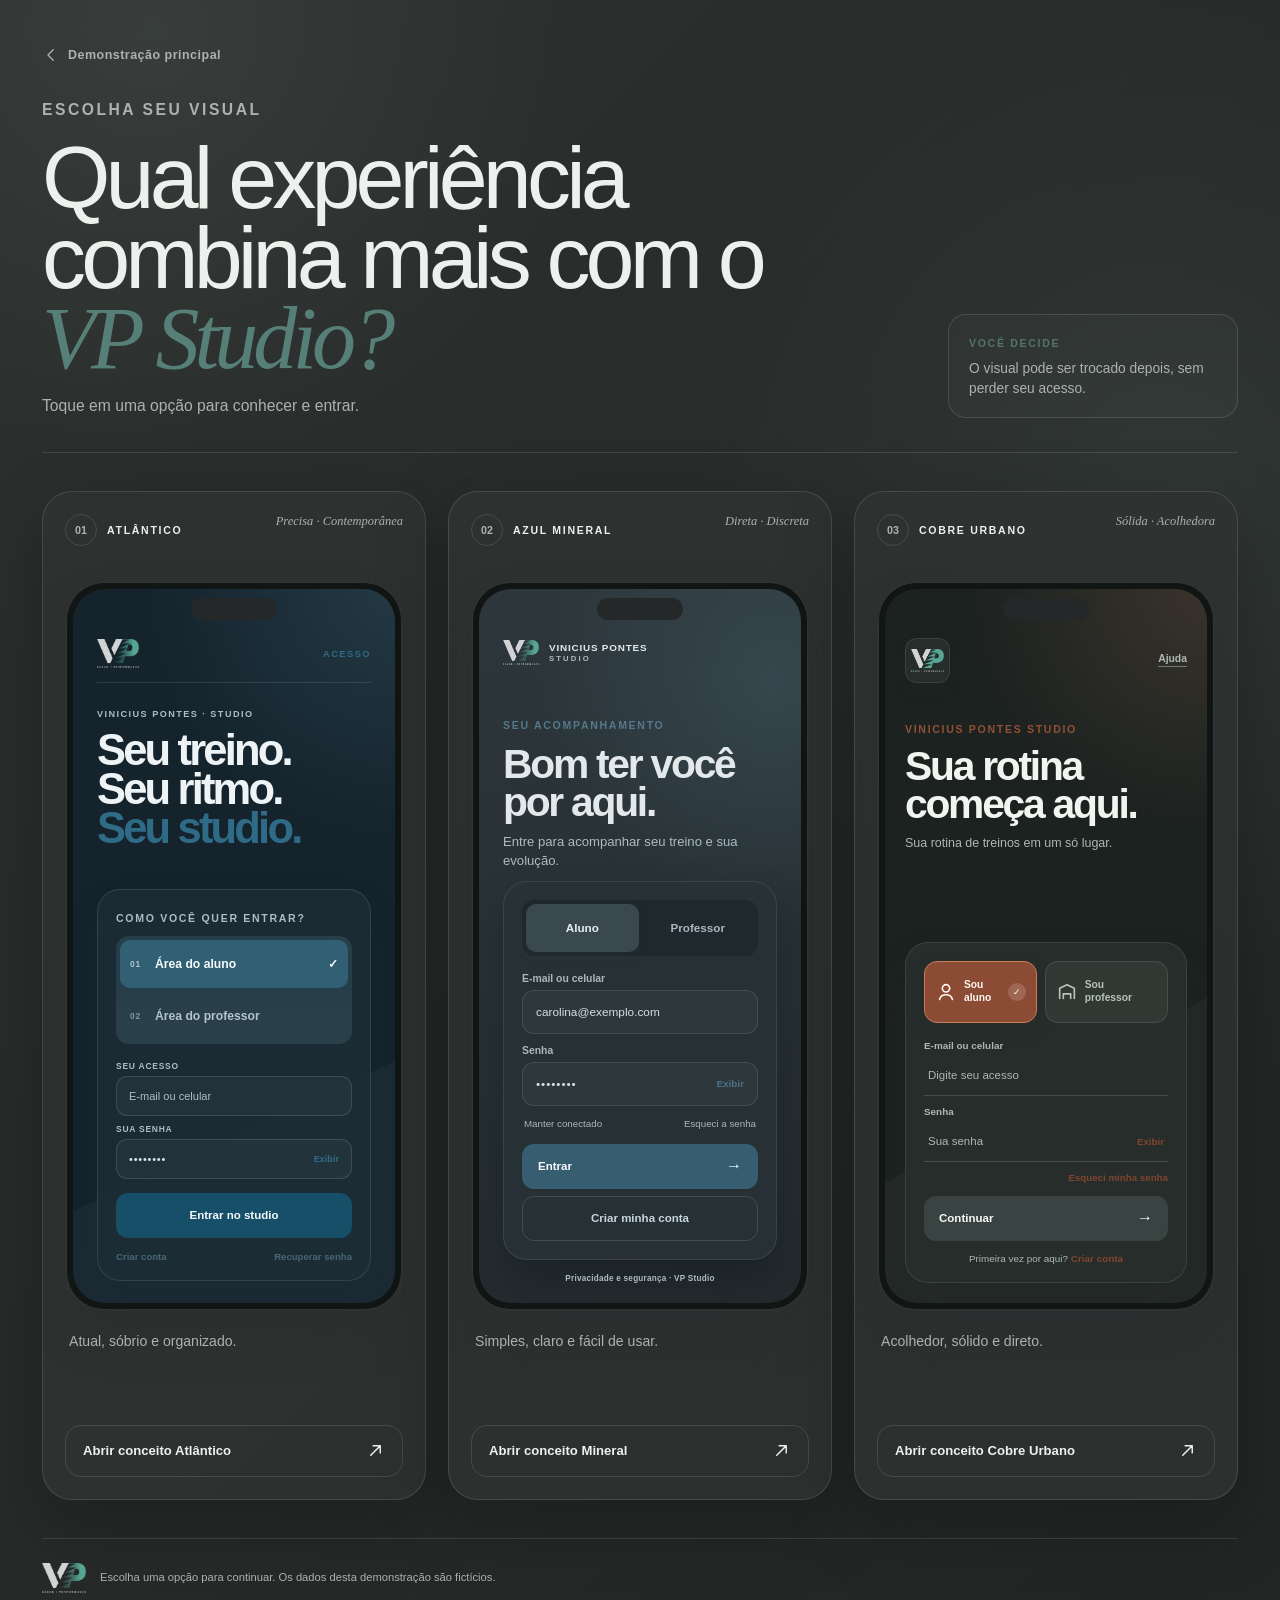
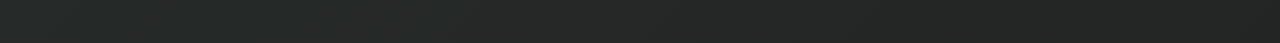
==== commit 014acc55: "Publicar ajustes homologados no mobile" ====
--- a/login-options.html
+++ b/login-options.html
@@ -10,10 +10,9 @@
     <title>VP Studio | Alternativas de acesso</title>
     <script>
       document.documentElement.dataset.theme =
-        localStorage.getItem("vp-studio-theme") ||
-        (matchMedia("(prefers-color-scheme: dark)").matches ? "dark" : "light");
+        localStorage.getItem("vp-studio-theme") || "dark";
     </script>
-    <link rel="stylesheet" href="login-options.css?v=11" />
+    <link rel="stylesheet" href="login-options.css?v=13" />
   </head>
   <body>
     <main class="concept-page">
@@ -26,22 +25,75 @@
         </a>
 
         <div class="concept-heading">
-          <p class="kicker">VP STUDIO · ESTUDO DE DIREÇÃO</p>
-          <h1>Compare três opções para a <em>tela de acesso.</em></h1>
-          <p>Todas incluem entrada do aluno, entrada do professor e criação de conta.</p>
+          <p class="kicker">ESCOLHA SEU VISUAL</p>
+          <h1>Qual experiência combina mais com o <em>VP Studio?</em></h1>
+          <p>Toque em uma opção para conhecer e entrar.</p>
         </div>
 
         <aside class="review-note">
-          <span>COMO AVALIAR</span>
-          <p>Compare legibilidade, cores e organização. Depois, abra cada opção em tela cheia.</p>
+          <span>VOCÊ DECIDE</span>
+          <p>O visual pode ser trocado depois, sem perder seu acesso.</p>
         </aside>
       </header>
 
       <section class="concept-grid" aria-label="Alternativas para a tela de login">
+        <article class="concept-card concept-card--editorial">
+          <header class="concept-card__header">
+            <div>
+              <span class="concept-number">01</span>
+              <p>ATLÂNTICO</p>
+            </div>
+            <span class="concept-tone">Precisa · Contemporânea</span>
+          </header>
+
+          <div class="phone-frame">
+            <section class="login-preview login-preview--editorial" aria-label="Prévia do conceito Atlântico">
+              <header class="editorial-top">
+                <img src="assets/brand/vp-logo-gradient.png" alt="VP Studio" />
+                <span>ACESSO</span>
+              </header>
+
+              <div class="editorial-title">
+                <p>VINICIUS PONTES · STUDIO</p>
+                <h2>Seu treino.<br />Seu ritmo.<br /><em>Seu studio.</em></h2>
+              </div>
+
+              <div class="editorial-access">
+                <span class="editorial-label">COMO VOCÊ QUER ENTRAR?</span>
+                <div class="editorial-roles" role="group" aria-label="Tipo de acesso">
+                  <button class="is-active" type="button" data-preview-experience="editorial" data-preview-role="student" aria-pressed="true"><b>01</b> Área do aluno <i aria-hidden="true">✓</i></button>
+                  <button type="button" data-preview-experience="editorial" data-preview-role="coach" aria-pressed="false"><b>02</b> Área do professor <i aria-hidden="true">✓</i></button>
+                </div>
+
+                <label class="editorial-field">
+                  <span>SEU ACESSO</span>
+                  <span class="editorial-input">E-mail ou celular</span>
+                </label>
+                <label class="editorial-field">
+                  <span>SUA SENHA</span>
+                  <span class="editorial-input editorial-input--password">•••••••• <b>Exibir</b></span>
+                </label>
+
+                <span class="editorial-primary">Entrar no studio</span>
+                <div class="editorial-links">
+                  <span>Criar conta</span>
+                  <span>Recuperar senha</span>
+                </div>
+              </div>
+            </section>
+          </div>
+
+          <p class="concept-description">Atual, sóbrio e organizado.</p>
+          <a class="open-concept" href="index.html?experience=editorial">
+            Abrir conceito Atlântico
+            <svg viewBox="0 0 24 24" aria-hidden="true"><path d="M6 18 18 6M9 6h9v9" /></svg>
+          </a>
+        </article>
+
         <article class="concept-card concept-card--mineral">
           <header class="concept-card__header">
             <div>
-              <span class="concept-number">01</span>
+              <span class="concept-number">02</span>
               <p>AZUL MINERAL</p>
             </div>
             <span class="concept-tone">Direta · Discreta</span>
@@ -88,7 +140,7 @@
             </section>
           </div>
 
-          <p class="concept-description">Entrada direta, cores frias e informações organizadas em um único painel.</p>
+          <p class="concept-description">Simples, claro e fácil de usar.</p>
           <a class="open-concept" href="index.html?experience=mineral">
             Abrir conceito Mineral
             <svg viewBox="0 0 24 24" aria-hidden="true"><path d="M6 18 18 6M9 6h9v9" /></svg>
@@ -98,7 +150,7 @@
         <article class="concept-card concept-card--terracota">
           <header class="concept-card__header">
             <div>
-              <span class="concept-number">02</span>
+              <span class="concept-number">03</span>
               <p>COBRE URBANO</p>
             </div>
             <span class="concept-tone">Sólida · Acolhedora</span>
@@ -114,7 +166,7 @@
               <div class="clay-message">
                 <span class="screen-label">VINICIUS PONTES STUDIO</span>
                 <h2>Sua rotina<br />começa aqui.</h2>
-                <p>Treino, agenda e acompanhamento sem distrações.</p>
+                <p>Sua rotina de treinos em um só lugar.</p>
               </div>
 
               <div class="clay-panel">
@@ -148,70 +200,18 @@
             </section>
           </div>
 
-          <p class="concept-description">Concreto claro, grafite e cobre pontual, com controles sólidos e leitura imediata.</p>
+          <p class="concept-description">Acolhedor, sólido e direto.</p>
           <a class="open-concept" href="index.html?experience=terracota">
             Abrir conceito Cobre Urbano
             <svg viewBox="0 0 24 24" aria-hidden="true"><path d="M6 18 18 6M9 6h9v9" /></svg>
           </a>
         </article>
 
-        <article class="concept-card concept-card--editorial">
-          <header class="concept-card__header">
-            <div>
-              <span class="concept-number">03</span>
-              <p>ATLÂNTICO</p>
-            </div>
-            <span class="concept-tone">Precisa · Contemporânea</span>
-          </header>
-
-          <div class="phone-frame">
-            <section class="login-preview login-preview--editorial" aria-label="Prévia do conceito Atlântico">
-              <header class="editorial-top">
-                <img src="assets/brand/vp-logo-gradient.png" alt="VP Studio" />
-                <span>ACESSO</span>
-              </header>
-
-              <div class="editorial-title">
-                <p>VINICIUS PONTES · STUDIO</p>
-                <h2>Seu treino.<br />Seu ritmo.<br /><em>Seu studio.</em></h2>
-              </div>
-
-              <div class="editorial-access">
-                <span class="editorial-label">COMO VOCÊ QUER ENTRAR?</span>
-                <div class="editorial-roles" role="group" aria-label="Tipo de acesso">
-                  <button class="is-active" type="button" data-preview-experience="editorial" data-preview-role="student" aria-pressed="true"><b>01</b> Área do aluno <i aria-hidden="true">✓</i></button>
-                  <button type="button" data-preview-experience="editorial" data-preview-role="coach" aria-pressed="false"><b>02</b> Área do professor <i aria-hidden="true">✓</i></button>
-                </div>
-
-                <label class="editorial-field">
-                  <span>SEU ACESSO</span>
-                  <span class="editorial-input">E-mail ou celular</span>
-                </label>
-                <label class="editorial-field">
-                  <span>SUA SENHA</span>
-                  <span class="editorial-input editorial-input--password">•••••••• <b>Exibir</b></span>
-                </label>
-
-                <span class="editorial-primary">Entrar no studio</span>
-                <div class="editorial-links">
-                  <span>Criar conta</span>
-                  <span>Recuperar senha</span>
-                </div>
-              </div>
-            </section>
-          </div>
-
-          <p class="concept-description">Cinza frio e azul profundo, com hierarquia clara e cartões contemporâneos.</p>
-          <a class="open-concept" href="index.html?experience=editorial">
-            Abrir conceito Atlântico
-            <svg viewBox="0 0 24 24" aria-hidden="true"><path d="M6 18 18 6M9 6h9v9" /></svg>
-          </a>
-        </article>
       </section>
 
       <footer class="page-footer">
         <img src="assets/brand/vp-logo-gradient.png" alt="" />
-        <p>Material comparativo para definição da direção visual. Dados e acessos são demonstrativos.</p>
+        <p>Escolha uma opção para continuar. Os dados desta demonstração são fictícios.</p>
       </footer>
     </main>
     <script>
--- a/login-options.css
+++ b/login-options.css
@@ -15,7 +15,7 @@
 }
 
 html {
-  min-width: 320px;
+  min-width: 0;
   background: var(--page-bg);
 }
 
@@ -32,7 +32,7 @@
 }
 
 body.is-choosing-experience {
-  min-width: 320px;
+  min-width: 0;
   overflow-x: hidden;
 }
 
@@ -234,6 +234,18 @@
   border-radius: 30px;
   background: var(--page-surface);
   box-shadow: var(--page-shadow);
+}
+
+.concept-card--editorial {
+  order: 1;
+}
+
+.concept-card--mineral {
+  order: 2;
+}
+
+.concept-card--terracota {
+  order: 3;
 }
 
 .concept-card:has(.open-concept.is-selected) {
@@ -970,6 +982,57 @@
   line-height: 1.4;
 }
 
+@media (max-width: 719px) {
+  .concept-page {
+    padding: 20px 12px 28px;
+  }
+
+  .concept-header {
+    gap: 26px;
+    padding-bottom: 28px;
+  }
+
+  .concept-heading h1 {
+    font-size: clamp(2.35rem, 13vw, 3.45rem);
+  }
+
+  .concept-grid {
+    gap: 20px;
+    padding: 28px 0;
+  }
+
+  .concept-card {
+    padding: 14px;
+    border-radius: 24px;
+  }
+
+  .phone-frame {
+    position: relative;
+    height: 428px;
+    max-width: 260px;
+  }
+
+  .login-preview {
+    position: absolute;
+    top: 7px;
+    left: 7px;
+    width: 172.414%;
+    height: 714px;
+    min-height: 714px;
+    transform: scale(.58);
+    transform-origin: top left;
+  }
+
+  .concept-description {
+    min-height: 0;
+    margin-top: 16px;
+  }
+
+  .page-footer {
+    align-items: flex-start;
+  }
+}
+
 @media (min-width: 720px) {
   .concept-page {
     padding: 42px 32px 48px;
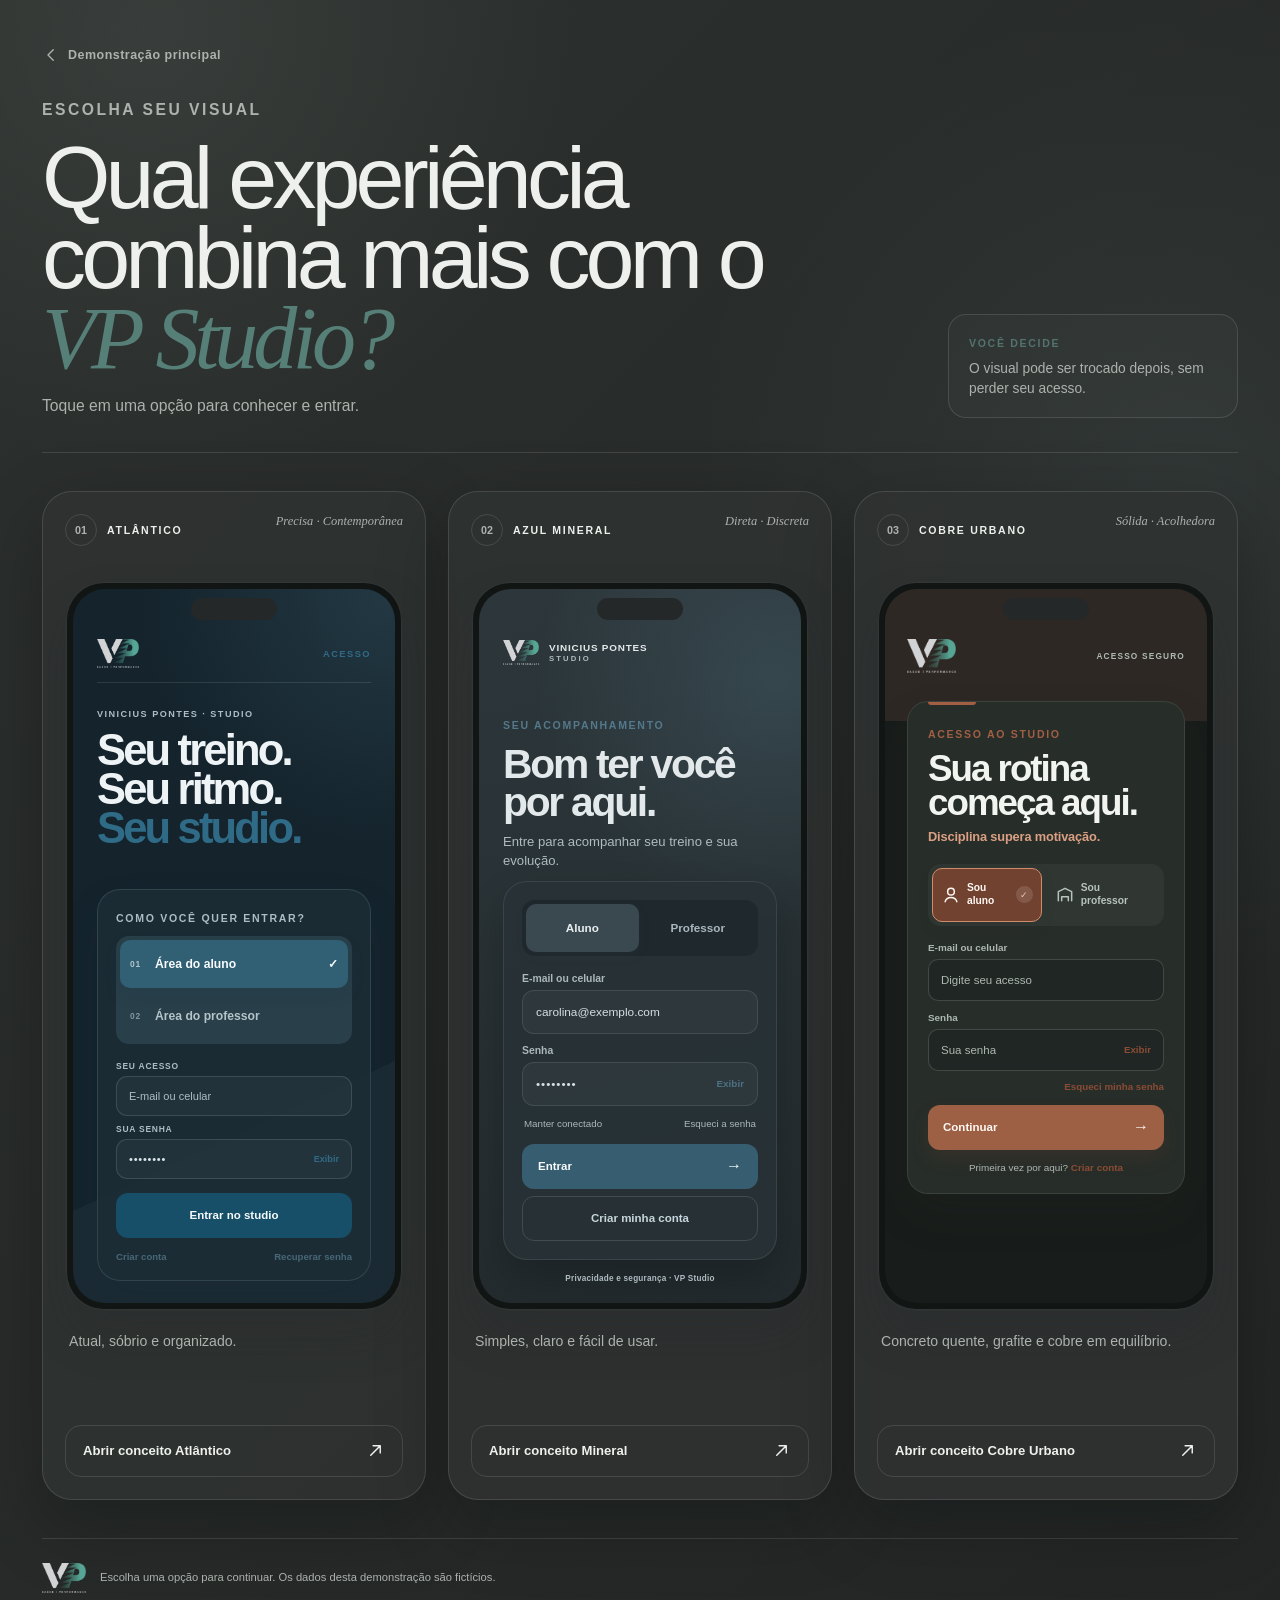
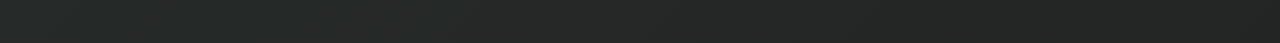
==== commit 502a6c1e: "Publicar logins refinados e previas proporcionais" ====
--- a/login-options.html
+++ b/login-options.html
@@ -12,7 +12,7 @@
       document.documentElement.dataset.theme =
         localStorage.getItem("vp-studio-theme") || "dark";
     </script>
-    <link rel="stylesheet" href="login-options.css?v=13" />
+    <link rel="stylesheet" href="login-options.css?v=14" />
   </head>
   <body>
     <main class="concept-page">
@@ -159,17 +159,16 @@
           <div class="phone-frame">
             <section class="login-preview login-preview--terracota" aria-label="Prévia do conceito Cobre Urbano">
               <header class="clay-topbar">
-                <span class="clay-mark"><img src="assets/brand/vp-logo.png" alt="VP Studio" /></span>
-                <span class="clay-support">Ajuda</span>
+                <span class="clay-mark"><img src="assets/brand/vp-logo-gradient.png" alt="VP Studio" /></span>
+                <span class="clay-support">ACESSO SEGURO</span>
               </header>
 
-              <div class="clay-message">
-                <span class="screen-label">VINICIUS PONTES STUDIO</span>
-                <h2>Sua rotina<br />começa aqui.</h2>
-                <p>Sua rotina de treinos em um só lugar.</p>
-              </div>
-
               <div class="clay-panel">
+                <div class="clay-message">
+                  <span class="screen-label">ACESSO AO STUDIO</span>
+                  <h2>Sua rotina<br />começa aqui.</h2>
+                  <p>Disciplina supera motivação.</p>
+                </div>
                 <div class="role-cards" role="group" aria-label="Tipo de acesso">
                   <button class="role-card is-active" type="button" data-preview-experience="terracota" data-preview-role="student" aria-pressed="true">
                     <svg viewBox="0 0 24 24" aria-hidden="true"><path d="M12 12a4 4 0 1 0 0-8 4 4 0 0 0 0 8ZM5 20c.8-3.3 3.2-5 7-5s6.2 1.7 7 5" /></svg>
@@ -200,7 +199,7 @@
             </section>
           </div>
 
-          <p class="concept-description">Acolhedor, sólido e direto.</p>
+          <p class="concept-description">Concreto quente, grafite e cobre em equilíbrio.</p>
           <a class="open-concept" href="index.html?experience=terracota">
             Abrir conceito Cobre Urbano
             <svg viewBox="0 0 24 24" aria-hidden="true"><path d="M6 18 18 6M9 6h9v9" /></svg>
--- a/login-options.css
+++ b/login-options.css
@@ -593,99 +593,112 @@
 /* Concept 02: Cobre Urbano */
 .login-preview--terracota {
   flex-direction: column;
-  padding: 49px 20px 20px;
-  color: #202625;
+  padding: 50px 22px 22px;
+  color: #232a28;
   background:
-    radial-gradient(circle at 100% 0, rgba(146, 80, 54, 0.16), transparent 31%),
-    linear-gradient(150deg, transparent 0 66%, rgba(41, 48, 49, 0.045) 66%),
-    #e8eae7;
+    linear-gradient(180deg, #ded9d0 0 132px, transparent 132px),
+    #ebe8e2;
 }
 
 .clay-topbar {
   display: flex;
+  min-height: 34px;
   align-items: center;
   justify-content: space-between;
 }
 
 .clay-mark {
-  display: grid;
-  width: 45px;
-  height: 45px;
-  place-items: center;
-  border: 1px solid rgba(47, 57, 55, 0.1);
-  border-radius: 12px;
-  background: #f9faf8;
-  box-shadow: 0 8px 18px rgba(36, 45, 43, 0.08);
+  display: flex;
+  align-items: center;
 }
 
 .clay-mark img {
-  width: 33px;
-  height: 25px;
+  width: 52px;
+  height: 34px;
   object-fit: contain;
+  object-position: left center;
 }
 
 .clay-support {
-  padding-bottom: 2px;
-  border-bottom: 1px solid #707c78;
-  color: #5f6a66;
-  font-size: 0.65rem;
-  font-weight: 700;
+  color: #69716d;
+  font-size: 0.52rem;
+  font-weight: 800;
+  letter-spacing: 0.14em;
 }
 
 .clay-message {
-  max-width: 280px;
-  margin-top: 36px;
+  max-width: 290px;
+  margin-bottom: 18px;
+  padding-top: 2px;
 }
 
 .clay-message .screen-label {
-  color: #925036;
+  color: #a35f43;
 }
 
 .clay-message h2 {
-  margin: 10px 0;
+  margin: 10px 0 8px;
   font-family: var(--display);
-  font-size: 2.55rem;
-  font-weight: 620;
+  font-size: 2.3rem;
+  font-weight: 650;
   letter-spacing: -0.055em;
-  line-height: 0.94;
+  line-height: 0.93;
 }
 
 .clay-message p {
-  max-width: 255px;
+  max-width: 250px;
   margin: 0;
-  color: #5f6a66;
-  font-size: 0.78rem;
-  line-height: 1.45;
+  color: #77422f;
+  font-size: 0.8rem;
+  font-weight: 750;
+  letter-spacing: -0.012em;
+  line-height: 1.35;
 }
 
 .clay-panel {
-  margin-top: auto;
-  padding: 18px;
-  border: 1px solid rgba(47, 57, 55, 0.11);
-  border-radius: 23px;
-  background: rgba(250, 251, 249, 0.92);
-  box-shadow: 0 22px 45px rgba(36, 45, 43, 0.13);
+  position: relative;
+  margin-top: 28px;
+  padding: 20px;
+  overflow: hidden;
+  border: 1px solid rgba(77, 69, 59, 0.14);
+  border-radius: 21px;
+  background: #fffdf8;
+  box-shadow: 0 20px 44px rgba(49, 42, 35, 0.12);
+}
+
+.clay-panel::before {
+  position: absolute;
+  top: 0;
+  left: 20px;
+  width: 48px;
+  height: 3px;
+  border-radius: 0 0 3px 3px;
+  background: #a35f43;
+  content: "";
 }
 
 .role-cards {
   display: grid;
   grid-template-columns: 1fr 1fr;
-  gap: 8px;
-  margin-bottom: 17px;
+  gap: 4px;
+  margin-bottom: 16px;
+  padding: 4px;
+  border-radius: 13px;
+  background: #e8e3da;
 }
 
 .role-card {
   position: relative;
   display: grid;
-  min-height: 62px;
-  grid-template-columns: 22px 1fr 18px;
-  align-items: center;
-  gap: 7px;
-  padding: 10px;
-  border: 1px solid rgba(47, 57, 55, 0.14);
-  border-radius: 13px;
-  color: #4d5955;
-  background: #e5e8e4;
+  min-height: 54px;
+  grid-template-columns: 20px 1fr 17px;
+  align-items: center;
+  gap: 6px;
+  padding: 8px;
+  border: 1px solid transparent;
+  border-radius: 10px;
+  color: #59625e;
+  background: transparent;
   font: inherit;
   cursor: pointer;
   text-align: left;
@@ -693,14 +706,14 @@
 }
 
 .role-card.is-active {
-  border-color: #30383a;
+  border-color: #303735;
   color: #fffaf6;
-  background: #30383a;
-  box-shadow: 0 8px 18px rgba(37, 45, 44, 0.16);
+  background: #303735;
+  box-shadow: 0 6px 14px rgba(43, 50, 47, 0.15);
 }
 
 .role-card svg {
-  width: 22px;
+  width: 20px;
 }
 
 .role-card b {
@@ -710,11 +723,12 @@
 
 .role-card i {
   display: grid;
-  width: 18px;
-  height: 18px;
+  width: 17px;
+  height: 17px;
   place-items: center;
   border-radius: 50%;
-  background: rgba(255, 255, 255, 0.16);
+  color: #f4c0a5;
+  background: rgba(255, 255, 255, 0.13);
   font-size: 0.58rem;
   font-style: normal;
   opacity: 0;
@@ -726,20 +740,22 @@
 
 .clay-field {
   display: grid;
-  gap: 5px;
-  margin-top: 10px;
-  color: #596560;
+  gap: 6px;
+  margin-top: 11px;
+  color: #626a66;
   font-size: 0.62rem;
   font-weight: 800;
 }
 
 .clay-input {
   display: flex;
-  min-height: 40px;
-  align-items: center;
-  padding: 0 4px;
-  border-bottom: 1px solid rgba(47, 57, 55, 0.22);
-  color: #7d8984;
+  min-height: 42px;
+  align-items: center;
+  padding: 0 12px;
+  border: 1px solid rgba(77, 69, 59, 0.17);
+  border-radius: 10px;
+  color: #7d8581;
+  background: #fbf9f4;
   font-size: 0.72rem;
   font-weight: 500;
 }
@@ -749,14 +765,14 @@
 }
 
 .clay-input b {
-  color: #80452f;
+  color: #8a4c35;
   font-size: 0.61rem;
 }
 
 .clay-forgot {
   display: block;
   margin: 10px 0 13px;
-  color: #80452f;
+  color: #8a4c35;
   font-size: 0.61rem;
   font-weight: 700;
   text-align: right;
@@ -765,8 +781,9 @@
 .clay-primary {
   justify-content: space-between;
   padding: 0 15px;
-  color: #f8faf7;
-  background: #30383a;
+  color: #fffaf6;
+  background: #77422f;
+  box-shadow: 0 9px 18px rgba(119, 66, 47, 0.18);
 }
 
 .clay-primary b {
@@ -775,13 +792,13 @@
 
 .clay-account {
   margin: 12px 0 0;
-  color: #5f6a66;
+  color: #656e69;
   font-size: 0.62rem;
   text-align: center;
 }
 
 .clay-account strong {
-  color: #80452f;
+  color: #8a4c35;
 }
 
 /* Concept 03: Atlântico */
@@ -1008,19 +1025,23 @@
 
   .phone-frame {
     position: relative;
-    height: 428px;
-    max-width: 260px;
+    width: 390px;
+    max-width: none;
+    height: auto;
+    margin-right: 0;
+    margin-bottom: -262px;
+    margin-left: calc(50% - 195px);
+    transform: scale(.64);
+    transform-origin: top center;
   }
 
   .login-preview {
-    position: absolute;
-    top: 7px;
-    left: 7px;
-    width: 172.414%;
-    height: 714px;
+    position: relative;
+    inset: auto;
+    width: auto;
+    height: auto;
     min-height: 714px;
-    transform: scale(.58);
-    transform-origin: top left;
+    transform: none;
   }
 
   .concept-description {
@@ -1030,6 +1051,50 @@
 
   .page-footer {
     align-items: flex-start;
+  }
+}
+
+@media (max-width: 340px) {
+  .phone-frame {
+    margin-bottom: -306px;
+    transform: scale(.58);
+  }
+}
+
+@media (min-width: 480px) and (max-width: 719px) {
+  .phone-frame {
+    margin-bottom: -73px;
+    transform: scale(.9);
+  }
+}
+
+@media (pointer: coarse) and (max-width: 719px) {
+  .role-segment button,
+  .role-card,
+  .editorial-roles > button {
+    position: relative;
+  }
+
+  .role-segment button::after,
+  .role-card::after {
+    position: absolute;
+    z-index: 3;
+    inset: -14px 0;
+    content: "";
+  }
+
+  .editorial-roles > button:first-child::after {
+    position: absolute;
+    z-index: 3;
+    inset: -28px 0 0;
+    content: "";
+  }
+
+  .editorial-roles > button:last-child::after {
+    position: absolute;
+    z-index: 3;
+    inset: 0 0 -28px;
+    content: "";
   }
 }
 
@@ -1162,15 +1227,17 @@
 html[data-theme="dark"] .login-preview--terracota {
   color: #f2f4f0;
   background:
-    radial-gradient(circle at 100% 0, rgba(210, 138, 104, 0.16), transparent 31%),
-    linear-gradient(150deg, transparent 0 66%, rgba(255, 255, 255, 0.03) 66%),
-    #1c2220;
-}
-
-html[data-theme="dark"] .clay-mark,
+    linear-gradient(180deg, #2e2824 0 132px, transparent 132px),
+    #181d1b;
+}
+
 html[data-theme="dark"] .clay-panel {
   border-color: rgba(228, 238, 232, 0.1);
-  background: #262d2b;
+  background: #272d29;
+}
+
+html[data-theme="dark"] .clay-mark {
+  background: transparent;
 }
 
 html[data-theme="dark"] .clay-message p,
@@ -1180,26 +1247,35 @@
   color: #aeb8b2;
 }
 
+html[data-theme="dark"] .clay-message p {
+  color: #dba083;
+}
+
 html[data-theme="dark"] .role-card {
-  border-color: rgba(228, 238, 232, 0.12);
+  border-color: transparent;
   color: #b8c3bd;
-  background: #303834;
+  background: transparent;
+}
+
+html[data-theme="dark"] .role-cards {
+  background: #303733;
 }
 
 html[data-theme="dark"] .role-card.is-active {
-  border-color: #c97c59;
+  border-color: #d18b69;
   color: #fff8f3;
-  background: #8c4b34;
+  background: #71422f;
 }
 
 html[data-theme="dark"] .clay-input {
   border-color: rgba(228, 238, 232, 0.17);
   color: #aeb8b2;
+  background: #202623;
 }
 
 html[data-theme="dark"] .clay-primary {
-  color: #f7faf7;
-  background: #394442;
+  color: #fff8f3;
+  background: #9d6045;
 }
 
 html[data-theme="dark"] .login-preview--editorial {
